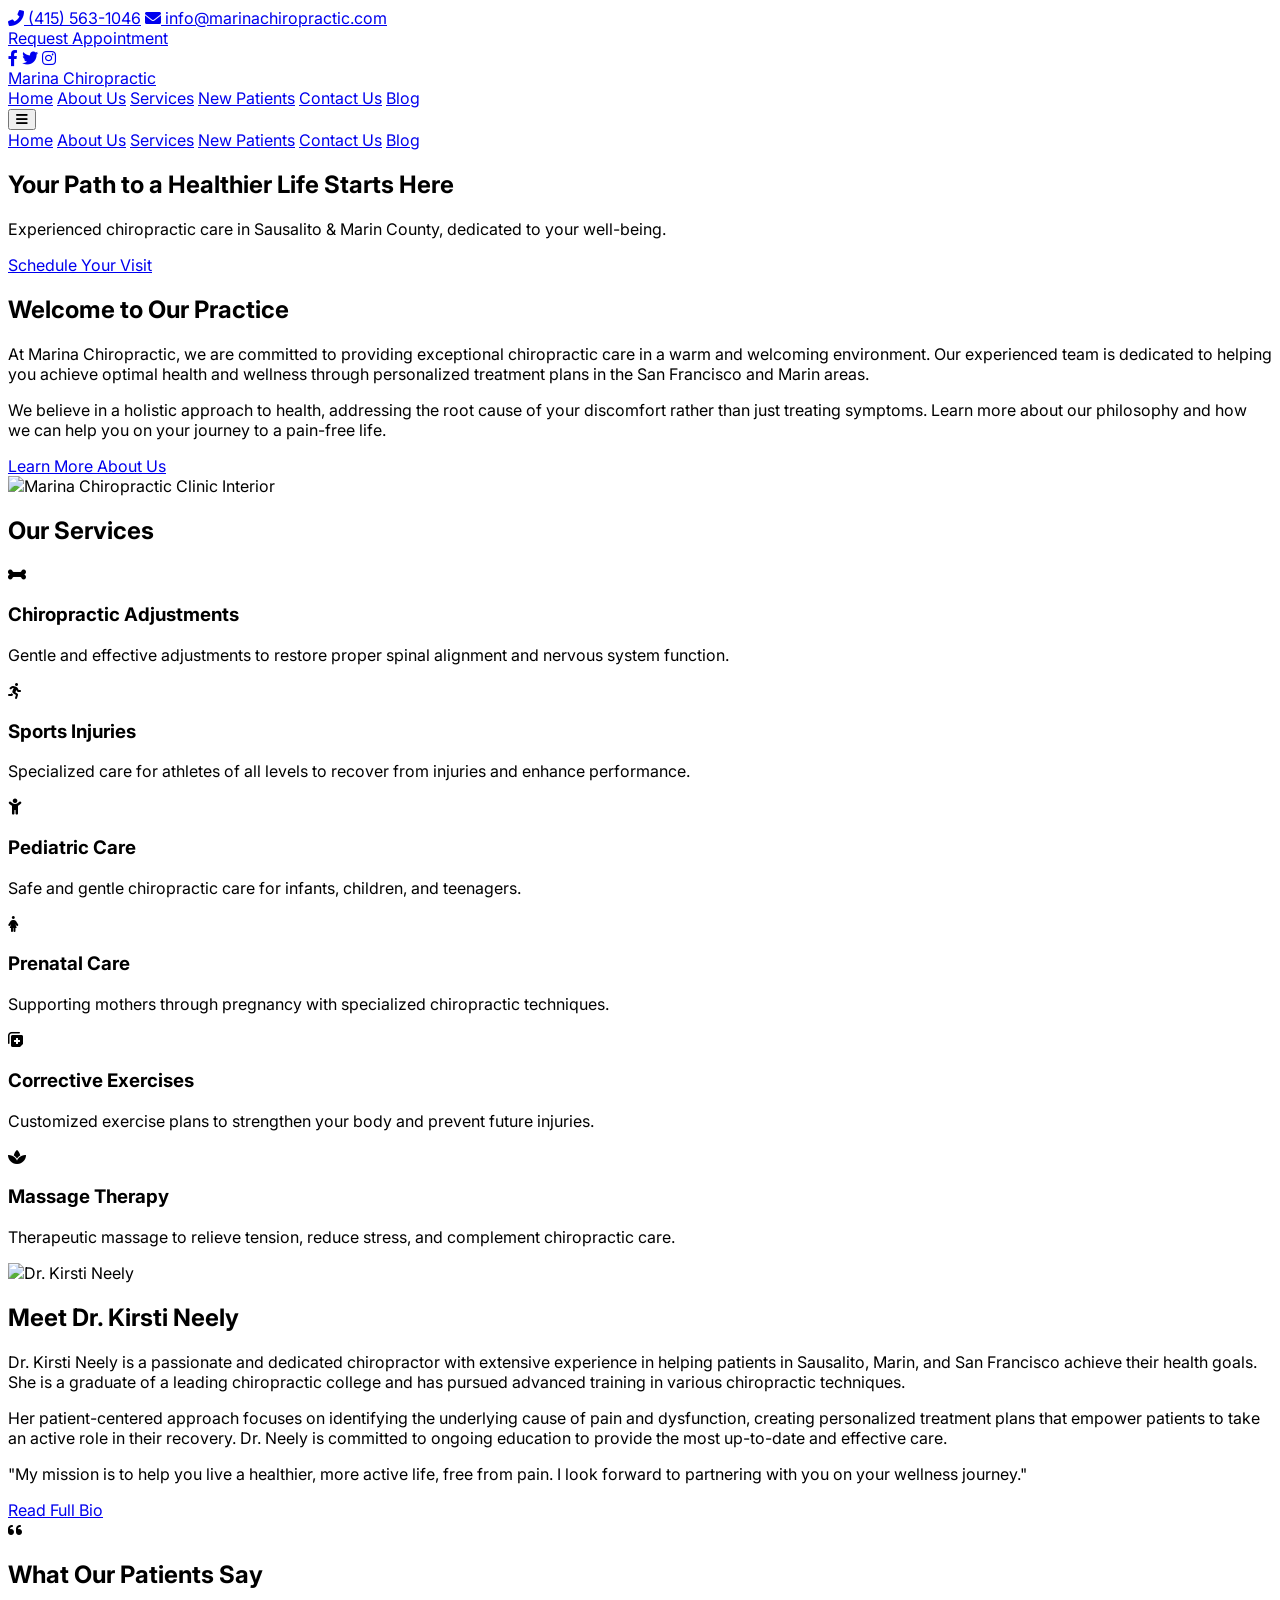
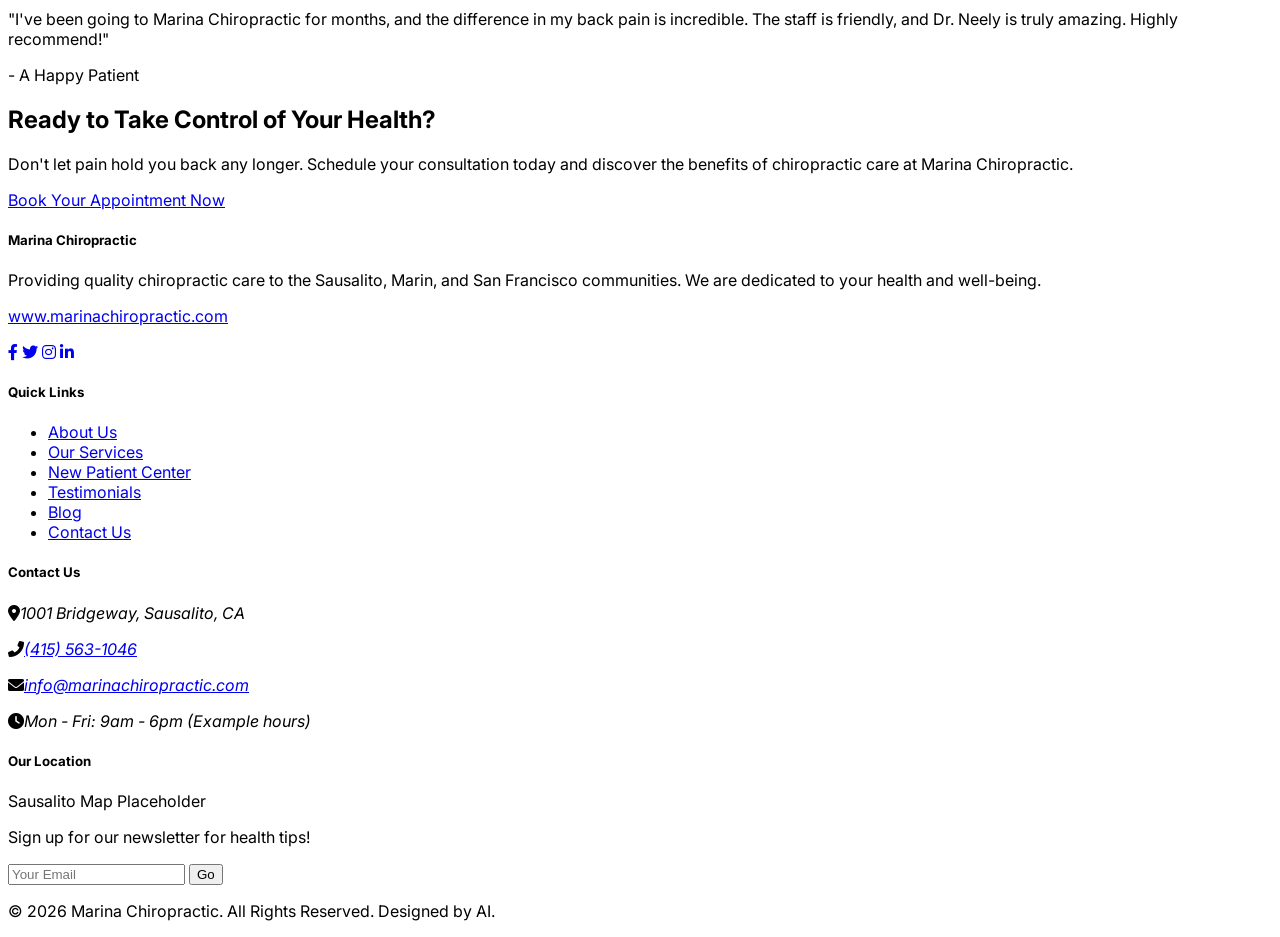
==== index.html @ 376e56ec "Add files via upload" ====
<!DOCTYPE html>
<html lang="en">
<head>
    <meta charset="UTF-8">
    <meta name="viewport" content="width=device-width, initial-scale=1.0">
    <title>Marina Chiropractic - Website Mockup</title>
    <script src="https://cdn.tailwindcss.com"></script>
    <link href="https://fonts.googleapis.com/css2?family=Inter:wght@400;500;600;700&display=swap" rel="stylesheet">
    <link rel="stylesheet" href="https://cdnjs.cloudflare.com/ajax/libs/font-awesome/6.0.0-beta3/css/all.min.css">
    <style>
        body {
            font-family: 'Inter', sans-serif;
        }
        .hero-bg {
            background-image: url('https://placehold.co/1920x1080/334155/e2e8f0?text=Marina+View+Placeholder'); /* Updated placeholder text */
            background-size: cover;
            background-position: center;
        }
        .cta-bg {
            background-image: url('https://placehold.co/1920x600/1e3a8a/e0e7ff?text=Golden+Gate+Bridge+Placeholder'); /* Updated placeholder text */
            background-size: cover;
            background-position: center;
        }
        .service-card:hover {
            transform: translateY(-5px);
            box-shadow: 0 10px 15px -3px rgba(0, 0, 0, 0.1), 0 4px 6px -2px rgba(0, 0, 0, 0.05);
        }
    </style>
</head>
<body class="bg-gray-100 text-gray-800">

    <div class="bg-slate-700 text-white py-2 px-4 md:px-8">
        <div class="container mx-auto flex flex-col md:flex-row justify-between items-center text-sm">
            <div class="flex items-center space-x-4 mb-2 md:mb-0">
                <a href="tel:415-563-1046" class="hover:text-orange-400"><i class="fas fa-phone-alt mr-1"></i> (415) 563-1046</a>
                <a href="mailto:info@marinachiropractic.com" class="hover:text-orange-400 hidden md:inline-block"><i class="fas fa-envelope mr-1"></i> info@marinachiropractic.com</a>
            </div>
            <div class="flex items-center space-x-4">
                <a href="#" class="bg-orange-500 hover:bg-orange-600 text-white font-semibold py-2 px-4 rounded-md text-xs md:text-sm transition duration-300">Request Appointment</a>
                <div class="flex space-x-2">
                    <a href="#" class="hover:text-orange-400"><i class="fab fa-facebook-f"></i></a>
                    <a href="#" class="hover:text-orange-400"><i class="fab fa-twitter"></i></a>
                    <a href="#" class="hover:text-orange-400"><i class="fab fa-instagram"></i></a>
                </div>
            </div>
        </div>
    </div>

    <header class="bg-white shadow-md sticky top-0 z-50">
        <div class="container mx-auto px-4 md:px-8 py-4 flex justify-between items-center">
            <a href="#" class="text-2xl md:text-3xl font-bold text-blue-700">
                Marina <span class="text-orange-500">Chiropractic</span>
            </a>

            <nav class="hidden md:flex space-x-4 lg:space-x-6 items-center">
                <a href="#" class="text-gray-700 hover:text-blue-600 transition duration-300">Home</a>
                <a href="#about" class="text-gray-700 hover:text-blue-600 transition duration-300">About Us</a>
                <a href="#services" class="text-gray-700 hover:text-blue-600 transition duration-300">Services</a>
                <a href="#" class="text-gray-700 hover:text-blue-600 transition duration-300">New Patients</a>
                <a href="#" class="text-gray-700 hover:text-blue-600 transition duration-300">Contact Us</a>
                <a href="#" class="text-gray-700 hover:text-blue-600 transition duration-300">Blog</a>
            </nav>

            <button id="mobileMenuButton" class="md:hidden text-gray-700 hover:text-blue-600 focus:outline-none">
                <i class="fas fa-bars text-2xl"></i>
            </button>
        </div>

        <div id="mobileMenu" class="hidden md:hidden bg-white shadow-lg">
            <a href="#" class="block py-3 px-6 text-gray-700 hover:bg-blue-50 transition duration-300">Home</a>
            <a href="#about" class="block py-3 px-6 text-gray-700 hover:bg-blue-50 transition duration-300">About Us</a>
            <a href="#services" class="block py-3 px-6 text-gray-700 hover:bg-blue-50 transition duration-300">Services</a>
            <a href="#" class="block py-3 px-6 text-gray-700 hover:bg-blue-50 transition duration-300">New Patients</a>
            <a href="#" class="block py-3 px-6 text-gray-700 hover:bg-blue-50 transition duration-300">Contact Us</a>
            <a href="#" class="block py-3 px-6 text-gray-700 hover:bg-blue-50 transition duration-300">Blog</a>
        </div>
    </header>

    <section class="hero-bg text-white py-20 md:py-32 lg:py-40">
        <div class="container mx-auto px-4 md:px-8 text-center">
            <h1 class="text-4xl sm:text-5xl md:text-6xl font-bold mb-4 md:mb-6 leading-tight">
                Your Path to a <span class="text-orange-400">Healthier Life</span> Starts Here
            </h1>
            <p class="text-lg sm:text-xl md:text-2xl mb-8 md:mb-10 max-w-2xl mx-auto">
                Experienced chiropractic care in Sausalito & Marin County, dedicated to your well-being.
            </p>
            <a href="#" class="bg-orange-500 hover:bg-orange-600 text-white font-bold py-3 px-8 md:py-4 md:px-10 rounded-lg text-lg transition duration-300 transform hover:scale-105">
                Schedule Your Visit
            </a>
        </div>
    </section>

    <section id="about" class="py-16 md:py-24 bg-white">
        <div class="container mx-auto px-4 md:px-8">
            <div class="flex flex-col md:flex-row items-center">
                <div class="md:w-1/2 mb-8 md:mb-0 md:pr-12">
                    <h2 class="text-3xl md:text-4xl font-bold text-blue-700 mb-6">Welcome to Our Practice</h2>
                    <p class="text-gray-600 mb-4 leading-relaxed">
                        At Marina Chiropractic, we are committed to providing exceptional chiropractic care in a warm and welcoming environment. Our experienced team is dedicated to helping you achieve optimal health and wellness through personalized treatment plans in the San Francisco and Marin areas.
                    </p>
                    <p class="text-gray-600 mb-6 leading-relaxed">
                        We believe in a holistic approach to health, addressing the root cause of your discomfort rather than just treating symptoms. Learn more about our philosophy and how we can help you on your journey to a pain-free life.
                    </p>
                    <a href="#" class="bg-blue-600 hover:bg-blue-700 text-white font-semibold py-3 px-6 rounded-lg transition duration-300">
                        Learn More About Us
                    </a>
                </div>
                <div class="md:w-1/2">
                    <img src="https://placehold.co/600x400/d1d5db/374151?text=Our+Sausalito+Clinic" alt="Marina Chiropractic Clinic Interior" class="rounded-lg shadow-xl w-full h-auto">
                </div>
            </div>
        </div>
    </section>

    <section id="services" class="py-16 md:py-24 bg-slate-50">
        <div class="container mx-auto px-4 md:px-8">
            <h2 class="text-3xl md:text-4xl font-bold text-blue-700 text-center mb-12 md:mb-16">Our Services</h2>
            <div class="grid grid-cols-1 sm:grid-cols-2 lg:grid-cols-3 gap-8 md:gap-12">
                <div class="bg-white p-6 md:p-8 rounded-xl shadow-lg service-card transition duration-300">
                    <div class="text-orange-500 text-4xl mb-4"><i class="fas fa-bone"></i></div>
                    <h3 class="text-xl font-semibold text-blue-700 mb-3">Chiropractic Adjustments</h3>
                    <p class="text-gray-600 text-sm leading-relaxed">
                        Gentle and effective adjustments to restore proper spinal alignment and nervous system function.
                    </p>
                </div>
                <div class="bg-white p-6 md:p-8 rounded-xl shadow-lg service-card transition duration-300">
                    <div class="text-orange-500 text-4xl mb-4"><i class="fas fa-running"></i></div>
                    <h3 class="text-xl font-semibold text-blue-700 mb-3">Sports Injuries</h3>
                    <p class="text-gray-600 text-sm leading-relaxed">
                        Specialized care for athletes of all levels to recover from injuries and enhance performance.
                    </p>
                </div>
                <div class="bg-white p-6 md:p-8 rounded-xl shadow-lg service-card transition duration-300">
                    <div class="text-orange-500 text-4xl mb-4"><i class="fas fa-child"></i></div>
                    <h3 class="text-xl font-semibold text-blue-700 mb-3">Pediatric Care</h3>
                    <p class="text-gray-600 text-sm leading-relaxed">
                        Safe and gentle chiropractic care for infants, children, and teenagers.
                    </p>
                </div>
                <div class="bg-white p-6 md:p-8 rounded-xl shadow-lg service-card transition duration-300">
                    <div class="text-orange-500 text-4xl mb-4"><i class="fas fa-female"></i></div>
                    <h3 class="text-xl font-semibold text-blue-700 mb-3">Prenatal Care</h3>
                    <p class="text-gray-600 text-sm leading-relaxed">
                        Supporting mothers through pregnancy with specialized chiropractic techniques.
                    </p>
                </div>
                <div class="bg-white p-6 md:p-8 rounded-xl shadow-lg service-card transition duration-300">
                    <div class="text-orange-500 text-4xl mb-4"><i class="fas fa-notes-medical"></i></div>
                    <h3 class="text-xl font-semibold text-blue-700 mb-3">Corrective Exercises</h3>
                    <p class="text-gray-600 text-sm leading-relaxed">
                        Customized exercise plans to strengthen your body and prevent future injuries.
                    </p>
                </div>
                <div class="bg-white p-6 md:p-8 rounded-xl shadow-lg service-card transition duration-300">
                    <div class="text-orange-500 text-4xl mb-4"><i class="fas fa-spa"></i></div>
                    <h3 class="text-xl font-semibold text-blue-700 mb-3">Massage Therapy</h3>
                    <p class="text-gray-600 text-sm leading-relaxed">
                        Therapeutic massage to relieve tension, reduce stress, and complement chiropractic care.
                    </p>
                </div>
            </div>
        </div>
    </section>

    <section class="py-16 md:py-24 bg-white">
        <div class="container mx-auto px-4 md:px-8">
            <div class="flex flex-col md:flex-row items-center">
                <div class="md:w-2/5 mb-8 md:mb-0">
                    <img src="https://placehold.co/400x500/d1d5db/374151?text=Dr.+Kirsti+Neely" alt="Dr. Kirsti Neely" class="rounded-lg shadow-xl w-full max-w-sm mx-auto h-auto">
                </div>
                <div class="md:w-3/5 md:pl-12">
                    <h2 class="text-3xl md:text-4xl font-bold text-blue-700 mb-6">Meet Dr. Kirsti Neely</h2>
                    <p class="text-gray-600 mb-4 leading-relaxed">
                        Dr. Kirsti Neely is a passionate and dedicated chiropractor with extensive experience in helping patients in Sausalito, Marin, and San Francisco achieve their health goals. She is a graduate of a leading chiropractic college and has pursued advanced training in various chiropractic techniques.
                    </p>
                    <p class="text-gray-600 mb-4 leading-relaxed">
                        Her patient-centered approach focuses on identifying the underlying cause of pain and dysfunction, creating personalized treatment plans that empower patients to take an active role in their recovery. Dr. Neely is committed to ongoing education to provide the most up-to-date and effective care.
                    </p>
                    <p class="text-gray-600 mb-6 leading-relaxed">
                        "My mission is to help you live a healthier, more active life, free from pain. I look forward to partnering with you on your wellness journey."
                    </p>
                    <a href="#" class="bg-orange-500 hover:bg-orange-600 text-white font-semibold py-3 px-6 rounded-lg transition duration-300">
                        Read Full Bio
                    </a>
                </div>
            </div>
        </div>
    </section>

    <section class="py-16 md:py-24 bg-slate-700 text-white">
        <div class="container mx-auto px-4 md:px-8 text-center">
            <i class="fas fa-quote-left text-orange-400 text-5xl mb-6"></i>
            <h2 class="text-3xl md:text-4xl font-bold mb-8">What Our Patients Say</h2>
            <div class="max-w-2xl mx-auto">
                <p class="text-xl italic mb-6 leading-relaxed">
                    "I've been going to Marina Chiropractic for months, and the difference in my back pain is incredible. The staff is friendly, and Dr. Neely is truly amazing. Highly recommend!"
                </p>
                <p class="font-semibold text-orange-400">- A Happy Patient</p> </div>
        </div>
    </section>

    <section class="cta-bg py-16 md:py-24 text-white">
        <div class="container mx-auto px-4 md:px-8 text-center bg-black bg-opacity-50 p-8 md:p-12 rounded-lg">
            <h2 class="text-3xl md:text-4xl font-bold mb-4">Ready to Take Control of Your Health?</h2>
            <p class="text-lg md:text-xl mb-8 max-w-xl mx-auto">
                Don't let pain hold you back any longer. Schedule your consultation today and discover the benefits of chiropractic care at Marina Chiropractic.
            </p>
            <a href="#" class="bg-orange-500 hover:bg-orange-600 text-white font-bold py-3 px-8 md:py-4 md:px-10 rounded-lg text-lg transition duration-300 transform hover:scale-105">
                Book Your Appointment Now
            </a>
        </div>
    </section>

    <footer class="bg-slate-800 text-slate-300 py-12 md:py-16">
        <div class="container mx-auto px-4 md:px-8">
            <div class="grid grid-cols-1 md:grid-cols-2 lg:grid-cols-4 gap-8 mb-8">
                <div>
                    <h5 class="text-lg font-semibold text-white mb-4">Marina Chiropractic</h5>
                    <p class="text-sm mb-3">Providing quality chiropractic care to the Sausalito, Marin, and San Francisco communities. We are dedicated to your health and well-being.</p>
                     <p class="text-sm mb-3"><a href="http://www.marinachiropractic.com" class="hover:text-orange-400" target="_blank">www.marinachiropractic.com</a></p>
                    <div class="flex space-x-3 mt-4">
                        <a href="#" class="text-slate-400 hover:text-orange-400 transition duration-300"><i class="fab fa-facebook-f text-xl"></i></a>
                        <a href="#" class="text-slate-400 hover:text-orange-400 transition duration-300"><i class="fab fa-twitter text-xl"></i></a>
                        <a href="#" class="text-slate-400 hover:text-orange-400 transition duration-300"><i class="fab fa-instagram text-xl"></i></a>
                        <a href="#" class="text-slate-400 hover:text-orange-400 transition duration-300"><i class="fab fa-linkedin-in text-xl"></i></a>
                    </div>
                </div>

                <div>
                    <h5 class="text-lg font-semibold text-white mb-4">Quick Links</h5>
                    <ul class="space-y-2 text-sm">
                        <li><a href="#about" class="hover:text-orange-400 transition duration-300">About Us</a></li>
                        <li><a href="#services" class="hover:text-orange-400 transition duration-300">Our Services</a></li>
                        <li><a href="#" class="hover:text-orange-400 transition duration-300">New Patient Center</a></li>
                        <li><a href="#" class="hover:text-orange-400 transition duration-300">Testimonials</a></li>
                        <li><a href="#" class="hover:text-orange-400 transition duration-300">Blog</a></li>
                        <li><a href="#" class="hover:text-orange-400 transition duration-300">Contact Us</a></li>
                    </ul>
                </div>

                <div>
                    <h5 class="text-lg font-semibold text-white mb-4">Contact Us</h5>
                    <address class="text-sm not-italic">
                        <p class="mb-2"><i class="fas fa-map-marker-alt mr-2 text-orange-400"></i>1001 Bridgeway, Sausalito, CA</p>
                        <p class="mb-2"><i class="fas fa-phone-alt mr-2 text-orange-400"></i><a href="tel:415-563-1046" class="hover:text-orange-400">(415) 563-1046</a></p>
                        <p class="mb-2"><i class="fas fa-envelope mr-2 text-orange-400"></i><a href="mailto:info@marinachiropractic.com" class="hover:text-orange-400">info@marinachiropractic.com</a></p>
                        <p><i class="fas fa-clock mr-2 text-orange-400"></i>Mon - Fri: 9am - 6pm (Example hours)</p>
                    </address>
                </div>

                <div>
                    <h5 class="text-lg font-semibold text-white mb-4">Our Location</h5>
                    <div class="bg-slate-700 h-40 rounded-md flex items-center justify-center text-slate-400 text-sm">
                        Sausalito Map Placeholder
                    </div>
                     <p class="text-sm mt-4">Sign up for our newsletter for health tips!</p>
                    <form class="mt-2 flex">
                        <input type="email" placeholder="Your Email" class="bg-slate-600 text-white px-3 py-2 rounded-l-md text-sm focus:outline-none focus:ring-2 focus:ring-orange-500 w-full">
                        <button type="submit" class="bg-orange-500 hover:bg-orange-600 text-white px-4 py-2 rounded-r-md text-sm font-semibold transition duration-300">Go</button>
                    </form>
                </div>
            </div>
            <div class="border-t border-slate-700 pt-8 text-center text-sm">
                <p>&copy; <span id="currentYear"></span> Marina Chiropractic. All Rights Reserved. Designed by AI.</p>
            </div>
        </div>
    </footer>

    <script>
        // Mobile menu toggle
        const mobileMenuButton = document.getElementById('mobileMenuButton');
        const mobileMenu = document.getElementById('mobileMenu');
        if (mobileMenuButton && mobileMenu) {
            mobileMenuButton.addEventListener('click', () => {
                mobileMenu.classList.toggle('hidden');
            });
        }

        // Set current year in footer
        const currentYearSpan = document.getElementById('currentYear');
        if (currentYearSpan) {
            currentYearSpan.textContent = new Date().getFullYear();
        }

        // Smooth scroll for navigation links
        document.querySelectorAll('a[href^="#"]').forEach(anchor => {
            anchor.addEventListener('click', function (e) {
                e.preventDefault();
                const targetId = this.getAttribute('href');
                const targetElement = document.querySelector(targetId);
                if (targetElement) {
                    targetElement.scrollIntoView({
                        behavior: 'smooth'
                    });
                    // Close mobile menu if open after clicking a link
                    if (mobileMenu && !mobileMenu.classList.contains('hidden')) { // Added null check for mobileMenu
                        mobileMenu.classList.add('hidden');
                    }
                }
            });
        });
    </script>

</body>
</html>
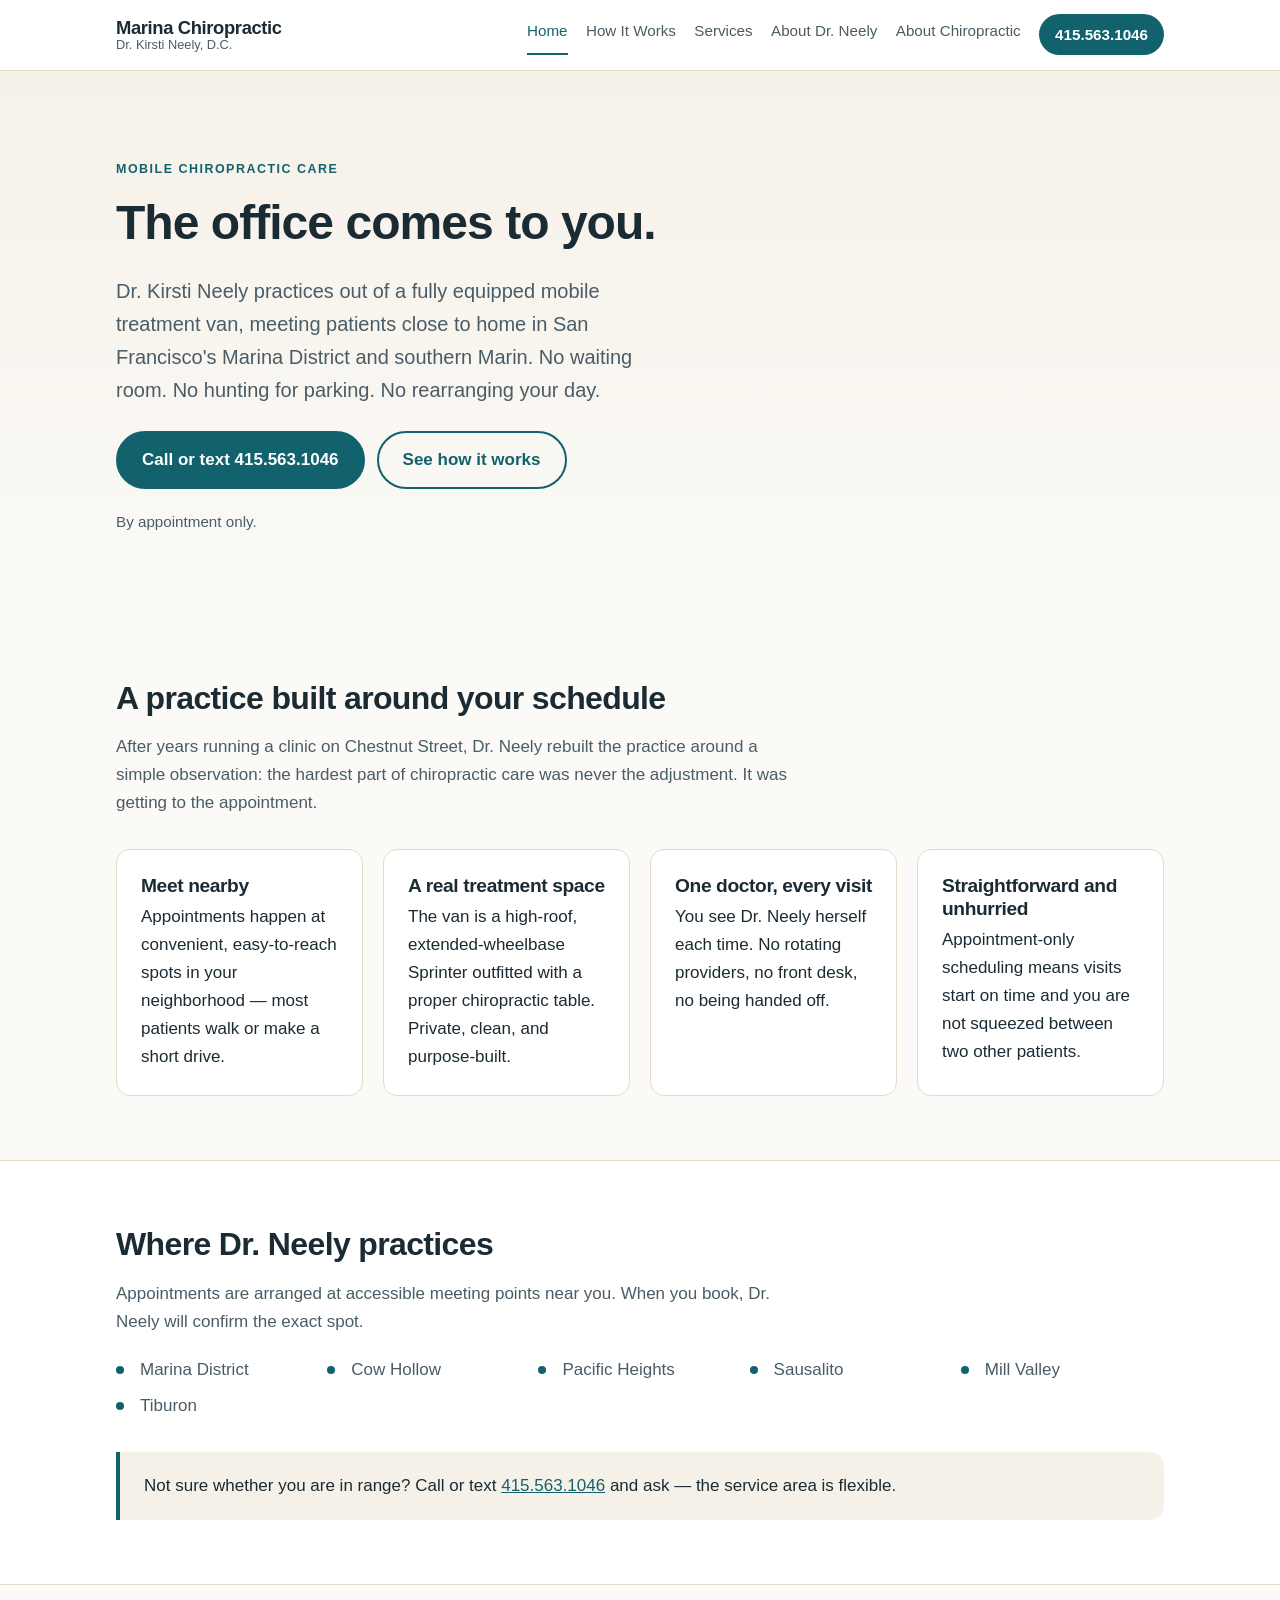
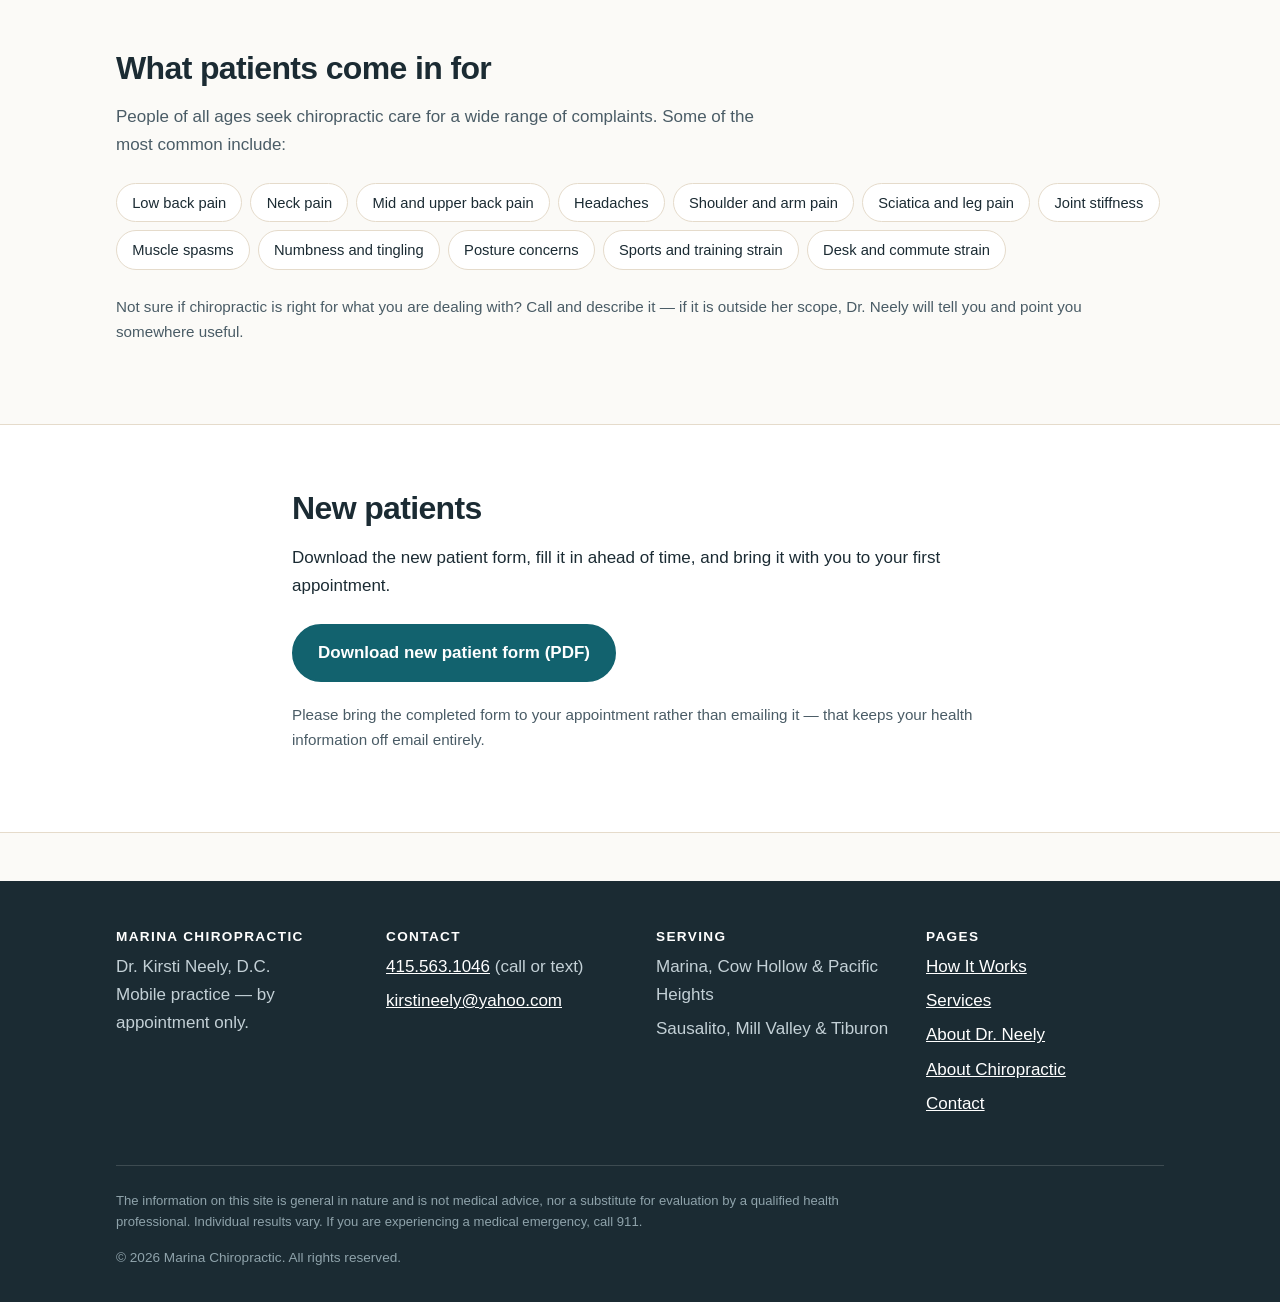
==== commit 9842a245: "Rebuild site around the mobile practice The previous Blogger site described a Chestnut Street clinic" ====
--- a/index.html
+++ b/index.html
@@ -1,305 +1,191 @@
-<!DOCTYPE html>
-<html lang="en">
-<head>
-    <meta charset="UTF-8">
-    <meta name="viewport" content="width=device-width, initial-scale=1.0">
-    <title>Marina Chiropractic - Website Mockup</title>
-    <script src="https://cdn.tailwindcss.com"></script>
-    <link href="https://fonts.googleapis.com/css2?family=Inter:wght@400;500;600;700&display=swap" rel="stylesheet">
-    <link rel="stylesheet" href="https://cdnjs.cloudflare.com/ajax/libs/font-awesome/6.0.0-beta3/css/all.min.css">
-    <style>
-        body {
-            font-family: 'Inter', sans-serif;
-        }
-        .hero-bg {
-            background-image: url('https://placehold.co/1920x1080/334155/e2e8f0?text=Marina+View+Placeholder'); /* Updated placeholder text */
-            background-size: cover;
-            background-position: center;
-        }
-        .cta-bg {
-            background-image: url('https://placehold.co/1920x600/1e3a8a/e0e7ff?text=Golden+Gate+Bridge+Placeholder'); /* Updated placeholder text */
-            background-size: cover;
-            background-position: center;
-        }
-        .service-card:hover {
-            transform: translateY(-5px);
-            box-shadow: 0 10px 15px -3px rgba(0, 0, 0, 0.1), 0 4px 6px -2px rgba(0, 0, 0, 0.05);
-        }
-    </style>
-</head>
-<body class="bg-gray-100 text-gray-800">
-
-    <div class="bg-slate-700 text-white py-2 px-4 md:px-8">
-        <div class="container mx-auto flex flex-col md:flex-row justify-between items-center text-sm">
-            <div class="flex items-center space-x-4 mb-2 md:mb-0">
-                <a href="tel:415-563-1046" class="hover:text-orange-400"><i class="fas fa-phone-alt mr-1"></i> (415) 563-1046</a>
-                <a href="mailto:info@marinachiropractic.com" class="hover:text-orange-400 hidden md:inline-block"><i class="fas fa-envelope mr-1"></i> info@marinachiropractic.com</a>
-            </div>
-            <div class="flex items-center space-x-4">
-                <a href="#" class="bg-orange-500 hover:bg-orange-600 text-white font-semibold py-2 px-4 rounded-md text-xs md:text-sm transition duration-300">Request Appointment</a>
-                <div class="flex space-x-2">
-                    <a href="#" class="hover:text-orange-400"><i class="fab fa-facebook-f"></i></a>
-                    <a href="#" class="hover:text-orange-400"><i class="fab fa-twitter"></i></a>
-                    <a href="#" class="hover:text-orange-400"><i class="fab fa-instagram"></i></a>
-                </div>
-            </div>
-        </div>
-    </div>
-
-    <header class="bg-white shadow-md sticky top-0 z-50">
-        <div class="container mx-auto px-4 md:px-8 py-4 flex justify-between items-center">
-            <a href="#" class="text-2xl md:text-3xl font-bold text-blue-700">
-                Marina <span class="text-orange-500">Chiropractic</span>
-            </a>
-
-            <nav class="hidden md:flex space-x-4 lg:space-x-6 items-center">
-                <a href="#" class="text-gray-700 hover:text-blue-600 transition duration-300">Home</a>
-                <a href="#about" class="text-gray-700 hover:text-blue-600 transition duration-300">About Us</a>
-                <a href="#services" class="text-gray-700 hover:text-blue-600 transition duration-300">Services</a>
-                <a href="#" class="text-gray-700 hover:text-blue-600 transition duration-300">New Patients</a>
-                <a href="#" class="text-gray-700 hover:text-blue-600 transition duration-300">Contact Us</a>
-                <a href="#" class="text-gray-700 hover:text-blue-600 transition duration-300">Blog</a>
-            </nav>
-
-            <button id="mobileMenuButton" class="md:hidden text-gray-700 hover:text-blue-600 focus:outline-none">
-                <i class="fas fa-bars text-2xl"></i>
-            </button>
-        </div>
-
-        <div id="mobileMenu" class="hidden md:hidden bg-white shadow-lg">
-            <a href="#" class="block py-3 px-6 text-gray-700 hover:bg-blue-50 transition duration-300">Home</a>
-            <a href="#about" class="block py-3 px-6 text-gray-700 hover:bg-blue-50 transition duration-300">About Us</a>
-            <a href="#services" class="block py-3 px-6 text-gray-700 hover:bg-blue-50 transition duration-300">Services</a>
-            <a href="#" class="block py-3 px-6 text-gray-700 hover:bg-blue-50 transition duration-300">New Patients</a>
-            <a href="#" class="block py-3 px-6 text-gray-700 hover:bg-blue-50 transition duration-300">Contact Us</a>
-            <a href="#" class="block py-3 px-6 text-gray-700 hover:bg-blue-50 transition duration-300">Blog</a>
-        </div>
-    </header>
-
-    <section class="hero-bg text-white py-20 md:py-32 lg:py-40">
-        <div class="container mx-auto px-4 md:px-8 text-center">
-            <h1 class="text-4xl sm:text-5xl md:text-6xl font-bold mb-4 md:mb-6 leading-tight">
-                Your Path to a <span class="text-orange-400">Healthier Life</span> Starts Here
-            </h1>
-            <p class="text-lg sm:text-xl md:text-2xl mb-8 md:mb-10 max-w-2xl mx-auto">
-                Experienced chiropractic care in Sausalito & Marin County, dedicated to your well-being.
-            </p>
-            <a href="#" class="bg-orange-500 hover:bg-orange-600 text-white font-bold py-3 px-8 md:py-4 md:px-10 rounded-lg text-lg transition duration-300 transform hover:scale-105">
-                Schedule Your Visit
-            </a>
-        </div>
-    </section>
-
-    <section id="about" class="py-16 md:py-24 bg-white">
-        <div class="container mx-auto px-4 md:px-8">
-            <div class="flex flex-col md:flex-row items-center">
-                <div class="md:w-1/2 mb-8 md:mb-0 md:pr-12">
-                    <h2 class="text-3xl md:text-4xl font-bold text-blue-700 mb-6">Welcome to Our Practice</h2>
-                    <p class="text-gray-600 mb-4 leading-relaxed">
-                        At Marina Chiropractic, we are committed to providing exceptional chiropractic care in a warm and welcoming environment. Our experienced team is dedicated to helping you achieve optimal health and wellness through personalized treatment plans in the San Francisco and Marin areas.
-                    </p>
-                    <p class="text-gray-600 mb-6 leading-relaxed">
-                        We believe in a holistic approach to health, addressing the root cause of your discomfort rather than just treating symptoms. Learn more about our philosophy and how we can help you on your journey to a pain-free life.
-                    </p>
-                    <a href="#" class="bg-blue-600 hover:bg-blue-700 text-white font-semibold py-3 px-6 rounded-lg transition duration-300">
-                        Learn More About Us
-                    </a>
-                </div>
-                <div class="md:w-1/2">
-                    <img src="https://placehold.co/600x400/d1d5db/374151?text=Our+Sausalito+Clinic" alt="Marina Chiropractic Clinic Interior" class="rounded-lg shadow-xl w-full h-auto">
-                </div>
-            </div>
-        </div>
-    </section>
-
-    <section id="services" class="py-16 md:py-24 bg-slate-50">
-        <div class="container mx-auto px-4 md:px-8">
-            <h2 class="text-3xl md:text-4xl font-bold text-blue-700 text-center mb-12 md:mb-16">Our Services</h2>
-            <div class="grid grid-cols-1 sm:grid-cols-2 lg:grid-cols-3 gap-8 md:gap-12">
-                <div class="bg-white p-6 md:p-8 rounded-xl shadow-lg service-card transition duration-300">
-                    <div class="text-orange-500 text-4xl mb-4"><i class="fas fa-bone"></i></div>
-                    <h3 class="text-xl font-semibold text-blue-700 mb-3">Chiropractic Adjustments</h3>
-                    <p class="text-gray-600 text-sm leading-relaxed">
-                        Gentle and effective adjustments to restore proper spinal alignment and nervous system function.
-                    </p>
-                </div>
-                <div class="bg-white p-6 md:p-8 rounded-xl shadow-lg service-card transition duration-300">
-                    <div class="text-orange-500 text-4xl mb-4"><i class="fas fa-running"></i></div>
-                    <h3 class="text-xl font-semibold text-blue-700 mb-3">Sports Injuries</h3>
-                    <p class="text-gray-600 text-sm leading-relaxed">
-                        Specialized care for athletes of all levels to recover from injuries and enhance performance.
-                    </p>
-                </div>
-                <div class="bg-white p-6 md:p-8 rounded-xl shadow-lg service-card transition duration-300">
-                    <div class="text-orange-500 text-4xl mb-4"><i class="fas fa-child"></i></div>
-                    <h3 class="text-xl font-semibold text-blue-700 mb-3">Pediatric Care</h3>
-                    <p class="text-gray-600 text-sm leading-relaxed">
-                        Safe and gentle chiropractic care for infants, children, and teenagers.
-                    </p>
-                </div>
-                <div class="bg-white p-6 md:p-8 rounded-xl shadow-lg service-card transition duration-300">
-                    <div class="text-orange-500 text-4xl mb-4"><i class="fas fa-female"></i></div>
-                    <h3 class="text-xl font-semibold text-blue-700 mb-3">Prenatal Care</h3>
-                    <p class="text-gray-600 text-sm leading-relaxed">
-                        Supporting mothers through pregnancy with specialized chiropractic techniques.
-                    </p>
-                </div>
-                <div class="bg-white p-6 md:p-8 rounded-xl shadow-lg service-card transition duration-300">
-                    <div class="text-orange-500 text-4xl mb-4"><i class="fas fa-notes-medical"></i></div>
-                    <h3 class="text-xl font-semibold text-blue-700 mb-3">Corrective Exercises</h3>
-                    <p class="text-gray-600 text-sm leading-relaxed">
-                        Customized exercise plans to strengthen your body and prevent future injuries.
-                    </p>
-                </div>
-                <div class="bg-white p-6 md:p-8 rounded-xl shadow-lg service-card transition duration-300">
-                    <div class="text-orange-500 text-4xl mb-4"><i class="fas fa-spa"></i></div>
-                    <h3 class="text-xl font-semibold text-blue-700 mb-3">Massage Therapy</h3>
-                    <p class="text-gray-600 text-sm leading-relaxed">
-                        Therapeutic massage to relieve tension, reduce stress, and complement chiropractic care.
-                    </p>
-                </div>
-            </div>
-        </div>
-    </section>
-
-    <section class="py-16 md:py-24 bg-white">
-        <div class="container mx-auto px-4 md:px-8">
-            <div class="flex flex-col md:flex-row items-center">
-                <div class="md:w-2/5 mb-8 md:mb-0">
-                    <img src="https://placehold.co/400x500/d1d5db/374151?text=Dr.+Kirsti+Neely" alt="Dr. Kirsti Neely" class="rounded-lg shadow-xl w-full max-w-sm mx-auto h-auto">
-                </div>
-                <div class="md:w-3/5 md:pl-12">
-                    <h2 class="text-3xl md:text-4xl font-bold text-blue-700 mb-6">Meet Dr. Kirsti Neely</h2>
-                    <p class="text-gray-600 mb-4 leading-relaxed">
-                        Dr. Kirsti Neely is a passionate and dedicated chiropractor with extensive experience in helping patients in Sausalito, Marin, and San Francisco achieve their health goals. She is a graduate of a leading chiropractic college and has pursued advanced training in various chiropractic techniques.
-                    </p>
-                    <p class="text-gray-600 mb-4 leading-relaxed">
-                        Her patient-centered approach focuses on identifying the underlying cause of pain and dysfunction, creating personalized treatment plans that empower patients to take an active role in their recovery. Dr. Neely is committed to ongoing education to provide the most up-to-date and effective care.
-                    </p>
-                    <p class="text-gray-600 mb-6 leading-relaxed">
-                        "My mission is to help you live a healthier, more active life, free from pain. I look forward to partnering with you on your wellness journey."
-                    </p>
-                    <a href="#" class="bg-orange-500 hover:bg-orange-600 text-white font-semibold py-3 px-6 rounded-lg transition duration-300">
-                        Read Full Bio
-                    </a>
-                </div>
-            </div>
-        </div>
-    </section>
-
-    <section class="py-16 md:py-24 bg-slate-700 text-white">
-        <div class="container mx-auto px-4 md:px-8 text-center">
-            <i class="fas fa-quote-left text-orange-400 text-5xl mb-6"></i>
-            <h2 class="text-3xl md:text-4xl font-bold mb-8">What Our Patients Say</h2>
-            <div class="max-w-2xl mx-auto">
-                <p class="text-xl italic mb-6 leading-relaxed">
-                    "I've been going to Marina Chiropractic for months, and the difference in my back pain is incredible. The staff is friendly, and Dr. Neely is truly amazing. Highly recommend!"
-                </p>
-                <p class="font-semibold text-orange-400">- A Happy Patient</p> </div>
-        </div>
-    </section>
-
-    <section class="cta-bg py-16 md:py-24 text-white">
-        <div class="container mx-auto px-4 md:px-8 text-center bg-black bg-opacity-50 p-8 md:p-12 rounded-lg">
-            <h2 class="text-3xl md:text-4xl font-bold mb-4">Ready to Take Control of Your Health?</h2>
-            <p class="text-lg md:text-xl mb-8 max-w-xl mx-auto">
-                Don't let pain hold you back any longer. Schedule your consultation today and discover the benefits of chiropractic care at Marina Chiropractic.
-            </p>
-            <a href="#" class="bg-orange-500 hover:bg-orange-600 text-white font-bold py-3 px-8 md:py-4 md:px-10 rounded-lg text-lg transition duration-300 transform hover:scale-105">
-                Book Your Appointment Now
-            </a>
-        </div>
-    </section>
-
-    <footer class="bg-slate-800 text-slate-300 py-12 md:py-16">
-        <div class="container mx-auto px-4 md:px-8">
-            <div class="grid grid-cols-1 md:grid-cols-2 lg:grid-cols-4 gap-8 mb-8">
-                <div>
-                    <h5 class="text-lg font-semibold text-white mb-4">Marina Chiropractic</h5>
-                    <p class="text-sm mb-3">Providing quality chiropractic care to the Sausalito, Marin, and San Francisco communities. We are dedicated to your health and well-being.</p>
-                     <p class="text-sm mb-3"><a href="http://www.marinachiropractic.com" class="hover:text-orange-400" target="_blank">www.marinachiropractic.com</a></p>
-                    <div class="flex space-x-3 mt-4">
-                        <a href="#" class="text-slate-400 hover:text-orange-400 transition duration-300"><i class="fab fa-facebook-f text-xl"></i></a>
-                        <a href="#" class="text-slate-400 hover:text-orange-400 transition duration-300"><i class="fab fa-twitter text-xl"></i></a>
-                        <a href="#" class="text-slate-400 hover:text-orange-400 transition duration-300"><i class="fab fa-instagram text-xl"></i></a>
-                        <a href="#" class="text-slate-400 hover:text-orange-400 transition duration-300"><i class="fab fa-linkedin-in text-xl"></i></a>
-                    </div>
-                </div>
-
-                <div>
-                    <h5 class="text-lg font-semibold text-white mb-4">Quick Links</h5>
-                    <ul class="space-y-2 text-sm">
-                        <li><a href="#about" class="hover:text-orange-400 transition duration-300">About Us</a></li>
-                        <li><a href="#services" class="hover:text-orange-400 transition duration-300">Our Services</a></li>
-                        <li><a href="#" class="hover:text-orange-400 transition duration-300">New Patient Center</a></li>
-                        <li><a href="#" class="hover:text-orange-400 transition duration-300">Testimonials</a></li>
-                        <li><a href="#" class="hover:text-orange-400 transition duration-300">Blog</a></li>
-                        <li><a href="#" class="hover:text-orange-400 transition duration-300">Contact Us</a></li>
-                    </ul>
-                </div>
-
-                <div>
-                    <h5 class="text-lg font-semibold text-white mb-4">Contact Us</h5>
-                    <address class="text-sm not-italic">
-                        <p class="mb-2"><i class="fas fa-map-marker-alt mr-2 text-orange-400"></i>1001 Bridgeway, Sausalito, CA</p>
-                        <p class="mb-2"><i class="fas fa-phone-alt mr-2 text-orange-400"></i><a href="tel:415-563-1046" class="hover:text-orange-400">(415) 563-1046</a></p>
-                        <p class="mb-2"><i class="fas fa-envelope mr-2 text-orange-400"></i><a href="mailto:info@marinachiropractic.com" class="hover:text-orange-400">info@marinachiropractic.com</a></p>
-                        <p><i class="fas fa-clock mr-2 text-orange-400"></i>Mon - Fri: 9am - 6pm (Example hours)</p>
-                    </address>
-                </div>
-
-                <div>
-                    <h5 class="text-lg font-semibold text-white mb-4">Our Location</h5>
-                    <div class="bg-slate-700 h-40 rounded-md flex items-center justify-center text-slate-400 text-sm">
-                        Sausalito Map Placeholder
-                    </div>
-                     <p class="text-sm mt-4">Sign up for our newsletter for health tips!</p>
-                    <form class="mt-2 flex">
-                        <input type="email" placeholder="Your Email" class="bg-slate-600 text-white px-3 py-2 rounded-l-md text-sm focus:outline-none focus:ring-2 focus:ring-orange-500 w-full">
-                        <button type="submit" class="bg-orange-500 hover:bg-orange-600 text-white px-4 py-2 rounded-r-md text-sm font-semibold transition duration-300">Go</button>
-                    </form>
-                </div>
-            </div>
-            <div class="border-t border-slate-700 pt-8 text-center text-sm">
-                <p>&copy; <span id="currentYear"></span> Marina Chiropractic. All Rights Reserved. Designed by AI.</p>
-            </div>
-        </div>
-    </footer>
-
-    <script>
-        // Mobile menu toggle
-        const mobileMenuButton = document.getElementById('mobileMenuButton');
-        const mobileMenu = document.getElementById('mobileMenu');
-        if (mobileMenuButton && mobileMenu) {
-            mobileMenuButton.addEventListener('click', () => {
-                mobileMenu.classList.toggle('hidden');
-            });
-        }
-
-        // Set current year in footer
-        const currentYearSpan = document.getElementById('currentYear');
-        if (currentYearSpan) {
-            currentYearSpan.textContent = new Date().getFullYear();
-        }
-
-        // Smooth scroll for navigation links
-        document.querySelectorAll('a[href^="#"]').forEach(anchor => {
-            anchor.addEventListener('click', function (e) {
-                e.preventDefault();
-                const targetId = this.getAttribute('href');
-                const targetElement = document.querySelector(targetId);
-                if (targetElement) {
-                    targetElement.scrollIntoView({
-                        behavior: 'smooth'
-                    });
-                    // Close mobile menu if open after clicking a link
-                    if (mobileMenu && !mobileMenu.classList.contains('hidden')) { // Added null check for mobileMenu
-                        mobileMenu.classList.add('hidden');
-                    }
-                }
-            });
-        });
-    </script>
-
-</body>
-</html>
+<!DOCTYPE html>
+<html lang="en">
+<head>
+<meta charset="UTF-8">
+<meta name="viewport" content="width=device-width, initial-scale=1">
+<title>Marina Chiropractic | Mobile Chiropractor &mdash; San Francisco Marina &amp; Southern Marin</title>
+<meta name="description" content="Dr. Kirsti Neely brings the chiropractic office to you. A fully equipped mobile practice serving San Francisco's Marina District and southern Marin. Call or text 415.563.1046.">
+<link rel="canonical" href="https://marinachiropractic.com/">
+<link rel="stylesheet" href="styles.css">
+
+<!-- Service-area business: no street address is published, by design.
+     The practice is mobile and has no clinic patients can visit. -->
+<script type="application/ld+json">
+{
+  "@context": "https://schema.org",
+  "@type": "Chiropractic",
+  "name": "Marina Chiropractic",
+  "description": "Mobile chiropractic care serving San Francisco's Marina District and southern Marin County.",
+  "url": "https://marinachiropractic.com/",
+  "telephone": "+1-415-563-1046",
+  "email": "kirstineely@yahoo.com",
+  "priceRange": "$$",
+  "founder": {
+    "@type": "Person",
+    "name": "Dr. Kirsti Neely",
+    "jobTitle": "Doctor of Chiropractic",
+    "alumniOf": ["Palmer College of Chiropractic", "Lakehead University"]
+  },
+  "areaServed": [
+    { "@type": "Place", "name": "Marina District, San Francisco, CA" },
+    { "@type": "Place", "name": "Cow Hollow, San Francisco, CA" },
+    { "@type": "Place", "name": "Pacific Heights, San Francisco, CA" },
+    { "@type": "Place", "name": "Sausalito, CA" },
+    { "@type": "Place", "name": "Mill Valley, CA" },
+    { "@type": "Place", "name": "Tiburon, CA" }
+  ]
+}
+</script>
+</head>
+<body>
+<a class="skip" href="#main">Skip to content</a>
+
+<header class="site-header">
+  <div class="wrap header-inner">
+    <a class="brand" href="index.html">Marina Chiropractic<span>Dr. Kirsti Neely, D.C.</span></a>
+    <nav class="site-nav" aria-label="Main">
+      <a href="index.html" aria-current="page">Home</a>
+      <a href="how-it-works.html">How It Works</a>
+      <a href="services.html">Services</a>
+      <a href="bio.html">About Dr. Neely</a>
+      <a href="about-chiropractic.html">About Chiropractic</a>
+      <a class="header-cta" href="tel:+14155631046">415.563.1046</a>
+    </nav>
+  </div>
+</header>
+
+<main id="main">
+
+<div class="hero">
+  <div class="wrap">
+    <p class="eyebrow">Mobile chiropractic care</p>
+    <h1>The office comes to you.</h1>
+    <p class="lead">Dr. Kirsti Neely practices out of a fully equipped mobile treatment van, meeting patients close to home in San Francisco's Marina District and southern Marin. No waiting room. No hunting for parking. No rearranging your day.</p>
+    <div class="btn-row">
+      <a class="btn btn-primary" href="tel:+14155631046">Call or text 415.563.1046</a>
+      <a class="btn btn-secondary" href="how-it-works.html">See how it works</a>
+    </div>
+    <p style="margin-top:1.25rem;font-size:0.95rem;color:var(--ink-soft)">By appointment only.</p>
+  </div>
+</div>
+
+<section>
+  <div class="wrap">
+    <h2>A practice built around your schedule</h2>
+    <p class="section-intro">After years running a clinic on Chestnut Street, Dr. Neely rebuilt the practice around a simple observation: the hardest part of chiropractic care was never the adjustment. It was getting to the appointment.</p>
+    <div class="grid">
+      <div class="card">
+        <h3>Meet nearby</h3>
+        <p>Appointments happen at convenient, easy-to-reach spots in your neighborhood &mdash; most patients walk or make a short drive.</p>
+      </div>
+      <div class="card">
+        <h3>A real treatment space</h3>
+        <p>The van is a high-roof, extended-wheelbase Sprinter outfitted with a proper chiropractic table. Private, clean, and purpose-built.</p>
+      </div>
+      <div class="card">
+        <h3>One doctor, every visit</h3>
+        <p>You see Dr. Neely herself each time. No rotating providers, no front desk, no being handed off.</p>
+      </div>
+      <div class="card">
+        <h3>Straightforward and unhurried</h3>
+        <p>Appointment-only scheduling means visits start on time and you are not squeezed between two other patients.</p>
+      </div>
+    </div>
+  </div>
+</section>
+
+<section class="alt">
+  <div class="wrap">
+    <h2>Where Dr. Neely practices</h2>
+    <p class="section-intro">Appointments are arranged at accessible meeting points near you. When you book, Dr. Neely will confirm the exact spot.</p>
+    <ul class="area-list">
+      <li>Marina District</li>
+      <li>Cow Hollow</li>
+      <li>Pacific Heights</li>
+      <li>Sausalito</li>
+      <li>Mill Valley</li>
+      <li>Tiburon</li>
+    </ul>
+    <!-- CONTENT: service area also listed in the JSON-LD above, in contact.html, and in the footer of every page. See content.md. -->
+    <div class="callout">
+      <p>Not sure whether you are in range? Call or text <a href="tel:+14155631046">415.563.1046</a> and ask &mdash; the service area is flexible.</p>
+    </div>
+  </div>
+</section>
+
+<section>
+  <div class="wrap">
+    <h2>What patients come in for</h2>
+    <p class="section-intro">People of all ages seek chiropractic care for a wide range of complaints. Some of the most common include:</p>
+    <ul class="pill-list">
+      <li>Low back pain</li>
+      <li>Neck pain</li>
+      <li>Mid and upper back pain</li>
+      <li>Headaches</li>
+      <li>Shoulder and arm pain</li>
+      <li>Sciatica and leg pain</li>
+      <li>Joint stiffness</li>
+      <li>Muscle spasms</li>
+      <li>Numbness and tingling</li>
+      <li>Posture concerns</li>
+      <li>Sports and training strain</li>
+      <li>Desk and commute strain</li>
+    </ul>
+    <p style="margin-top:1.5rem;color:var(--ink-soft);font-size:0.95rem">Not sure if chiropractic is right for what you are dealing with? Call and describe it &mdash; if it is outside her scope, Dr. Neely will tell you and point you somewhere useful.</p>
+  </div>
+</section>
+
+<section class="alt">
+  <div class="wrap narrow">
+    <h2>New patients</h2>
+    <p>Download the new patient form, fill it in ahead of time, and bring it with you to your first appointment.</p>
+    <div class="btn-row">
+      <a class="btn btn-primary" href="forms/new-patient-intake.pdf">Download new patient form (PDF)</a>
+    </div>
+    <p style="margin-top:1.25rem;font-size:0.95rem;color:var(--ink-soft)">Please bring the completed form to your appointment rather than emailing it &mdash; that keeps your health information off email entirely.</p>
+  </div>
+</section>
+
+</main>
+
+<footer class="site-footer">
+  <div class="wrap">
+    <div class="footer-grid">
+      <div>
+        <h3>Marina Chiropractic</h3>
+        <p style="margin:0">Dr. Kirsti Neely, D.C.<br>Mobile practice &mdash; by appointment only.</p>
+      </div>
+      <div>
+        <h3>Contact</h3>
+        <ul>
+          <li><a href="tel:+14155631046">415.563.1046</a> (call or text)</li>
+          <li><a href="mailto:kirstineely@yahoo.com">kirstineely@yahoo.com</a></li>
+        </ul>
+      </div>
+      <div>
+        <h3>Serving</h3>
+        <ul>
+          <li>Marina, Cow Hollow &amp; Pacific Heights</li>
+          <li>Sausalito, Mill Valley &amp; Tiburon</li>
+        </ul>
+      </div>
+      <div>
+        <h3>Pages</h3>
+        <ul>
+          <li><a href="how-it-works.html">How It Works</a></li>
+          <li><a href="services.html">Services</a></li>
+          <li><a href="bio.html">About Dr. Neely</a></li>
+          <li><a href="about-chiropractic.html">About Chiropractic</a></li>
+          <li><a href="contact.html">Contact</a></li>
+        </ul>
+      </div>
+    </div>
+    <div class="footer-bottom">
+      <p class="disclaimer">The information on this site is general in nature and is not medical advice, nor a substitute for evaluation by a qualified health professional. Individual results vary. If you are experiencing a medical emergency, call 911.</p>
+      <p style="margin:0">&copy; 2026 Marina Chiropractic. All rights reserved.</p>
+    </div>
+  </div>
+</footer>
+
+</body>
+</html>
--- a/styles.css
+++ b/styles.css
@@ -0,0 +1,493 @@
+:root {
+  --ink: #1b2b33;
+  --ink-soft: #4a5c66;
+  --teal: #12626e;
+  --teal-dark: #0d4b55;
+  --sand: #f6f1e8;
+  --sand-line: #e5dbcb;
+  --paper: #ffffff;
+  --shell: #fbfaf7;
+  --max: 68rem;
+  --radius: 14px;
+}
+
+*,
+*::before,
+*::after {
+  box-sizing: border-box;
+}
+
+html {
+  scroll-behavior: smooth;
+}
+
+body {
+  margin: 0;
+  background: var(--shell);
+  color: var(--ink);
+  font-family: -apple-system, BlinkMacSystemFont, "Segoe UI", Roboto, Helvetica,
+    Arial, sans-serif;
+  font-size: 1.0625rem;
+  line-height: 1.65;
+  -webkit-font-smoothing: antialiased;
+}
+
+h1,
+h2,
+h3 {
+  line-height: 1.2;
+  letter-spacing: -0.02em;
+  margin: 0 0 0.5em;
+}
+
+h1 {
+  font-size: clamp(2rem, 5vw, 3rem);
+}
+
+h2 {
+  font-size: clamp(1.5rem, 3.5vw, 2rem);
+}
+
+h3 {
+  font-size: 1.2rem;
+}
+
+p {
+  margin: 0 0 1.1em;
+}
+
+a {
+  color: var(--teal);
+}
+
+.wrap {
+  max-width: var(--max);
+  margin: 0 auto;
+  padding: 0 1.25rem;
+}
+
+.narrow {
+  max-width: 46rem;
+}
+
+/* Skip link for keyboard and screen reader users */
+.skip {
+  position: absolute;
+  left: -9999px;
+  background: var(--teal);
+  color: #fff;
+  padding: 0.75rem 1rem;
+  z-index: 100;
+}
+
+.skip:focus {
+  left: 1rem;
+  top: 1rem;
+}
+
+/* ---------- Header ---------- */
+
+.site-header {
+  background: var(--paper);
+  border-bottom: 1px solid var(--sand-line);
+  position: sticky;
+  top: 0;
+  z-index: 50;
+}
+
+.header-inner {
+  display: flex;
+  flex-wrap: wrap;
+  align-items: center;
+  gap: 0.75rem 1.5rem;
+  padding-top: 0.9rem;
+  padding-bottom: 0.9rem;
+}
+
+.brand {
+  font-weight: 700;
+  font-size: 1.15rem;
+  color: var(--ink);
+  text-decoration: none;
+  letter-spacing: -0.02em;
+  line-height: 1.15;
+}
+
+.brand span {
+  display: block;
+  font-weight: 400;
+  font-size: 0.8rem;
+  color: var(--ink-soft);
+  letter-spacing: 0;
+}
+
+.site-nav {
+  display: flex;
+  flex-wrap: wrap;
+  gap: 0.25rem 1.15rem;
+  margin-left: auto;
+}
+
+.site-nav a {
+  color: var(--ink-soft);
+  text-decoration: none;
+  font-size: 0.95rem;
+  padding: 0.2rem 0;
+  border-bottom: 2px solid transparent;
+}
+
+.site-nav a:hover,
+.site-nav a[aria-current="page"] {
+  color: var(--teal);
+  border-bottom-color: var(--teal);
+}
+
+.header-cta {
+  background: var(--teal);
+  color: #fff !important;
+  padding: 0.5rem 1rem !important;
+  border-radius: 999px;
+  font-weight: 600;
+  border-bottom: none !important;
+}
+
+.header-cta:hover {
+  background: var(--teal-dark);
+}
+
+/* ---------- Hero ---------- */
+
+.hero {
+  background: linear-gradient(180deg, var(--sand) 0%, var(--shell) 100%);
+  padding: clamp(3rem, 8vw, 5.5rem) 0 clamp(2.5rem, 6vw, 4rem);
+}
+
+.hero .eyebrow {
+  text-transform: uppercase;
+  letter-spacing: 0.12em;
+  font-size: 0.78rem;
+  font-weight: 700;
+  color: var(--teal);
+  margin-bottom: 0.9rem;
+}
+
+.hero p.lead {
+  font-size: clamp(1.05rem, 2.2vw, 1.25rem);
+  color: var(--ink-soft);
+  max-width: 34rem;
+}
+
+/* ---------- Buttons ---------- */
+
+.btn-row {
+  display: flex;
+  flex-wrap: wrap;
+  gap: 0.75rem;
+  margin-top: 1.5rem;
+}
+
+.btn {
+  display: inline-block;
+  padding: 0.8rem 1.5rem;
+  border-radius: 999px;
+  text-decoration: none;
+  font-weight: 600;
+  border: 2px solid var(--teal);
+}
+
+.btn-primary {
+  background: var(--teal);
+  color: #fff;
+}
+
+.btn-primary:hover {
+  background: var(--teal-dark);
+  border-color: var(--teal-dark);
+}
+
+.btn-secondary {
+  background: transparent;
+  color: var(--teal);
+}
+
+.btn-secondary:hover {
+  background: var(--sand);
+}
+
+/* ---------- Sections ---------- */
+
+section {
+  padding: clamp(2.5rem, 6vw, 4rem) 0;
+}
+
+section.alt {
+  background: var(--paper);
+  border-top: 1px solid var(--sand-line);
+  border-bottom: 1px solid var(--sand-line);
+}
+
+.section-intro {
+  max-width: 42rem;
+  color: var(--ink-soft);
+}
+
+/* ---------- Cards ---------- */
+
+.grid {
+  display: grid;
+  gap: 1.25rem;
+  grid-template-columns: repeat(auto-fit, minmax(15rem, 1fr));
+  margin-top: 2rem;
+}
+
+.card {
+  background: var(--paper);
+  border: 1px solid var(--sand-line);
+  border-radius: var(--radius);
+  padding: 1.5rem;
+}
+
+section.alt .card {
+  background: var(--shell);
+}
+
+.card h3 {
+  margin-bottom: 0.35rem;
+}
+
+.card p:last-child {
+  margin-bottom: 0;
+}
+
+/* ---------- Numbered steps ---------- */
+
+.steps {
+  counter-reset: step;
+  list-style: none;
+  padding: 0;
+  margin: 2rem 0 0;
+  display: grid;
+  gap: 1.25rem;
+}
+
+.steps li {
+  counter-increment: step;
+  position: relative;
+  padding-left: 3.25rem;
+}
+
+.steps li::before {
+  content: counter(step);
+  position: absolute;
+  left: 0;
+  top: 0;
+  width: 2.25rem;
+  height: 2.25rem;
+  border-radius: 50%;
+  background: var(--teal);
+  color: #fff;
+  font-weight: 700;
+  display: grid;
+  place-items: center;
+}
+
+.steps h3 {
+  margin-bottom: 0.2rem;
+}
+
+.steps p {
+  margin-bottom: 0;
+  color: var(--ink-soft);
+}
+
+/* ---------- Conditions list ---------- */
+
+.pill-list {
+  list-style: none;
+  padding: 0;
+  margin: 1.5rem 0 0;
+  display: flex;
+  flex-wrap: wrap;
+  gap: 0.5rem;
+}
+
+.pill-list li {
+  background: var(--paper);
+  border: 1px solid var(--sand-line);
+  border-radius: 999px;
+  padding: 0.4rem 0.95rem;
+  font-size: 0.92rem;
+}
+
+section.alt .pill-list li {
+  background: var(--shell);
+}
+
+/* ---------- Service area ---------- */
+
+.area-list {
+  list-style: none;
+  padding: 0;
+  margin: 1.25rem 0 0;
+  display: grid;
+  gap: 0.5rem;
+  grid-template-columns: repeat(auto-fit, minmax(11rem, 1fr));
+}
+
+.area-list li {
+  padding-left: 1.5rem;
+  position: relative;
+  color: var(--ink-soft);
+}
+
+.area-list li::before {
+  content: "";
+  position: absolute;
+  left: 0;
+  top: 0.62em;
+  width: 0.5rem;
+  height: 0.5rem;
+  border-radius: 50%;
+  background: var(--teal);
+}
+
+/* ---------- Contact block ---------- */
+
+.contact-block {
+  background: var(--paper);
+  border: 1px solid var(--sand-line);
+  border-radius: var(--radius);
+  padding: 1.75rem;
+  margin-top: 1.5rem;
+}
+
+.contact-block dl {
+  margin: 0;
+  display: grid;
+  gap: 1rem;
+}
+
+.contact-block dt {
+  font-weight: 700;
+  font-size: 0.82rem;
+  text-transform: uppercase;
+  letter-spacing: 0.08em;
+  color: var(--ink-soft);
+}
+
+.contact-block dd {
+  margin: 0.15rem 0 0;
+  font-size: 1.1rem;
+}
+
+/* ---------- Images ---------- */
+
+figure {
+  margin: 2rem 0 0;
+}
+
+figure img {
+  width: 100%;
+  height: auto;
+  border-radius: var(--radius);
+  display: block;
+  border: 1px solid var(--sand-line);
+}
+
+figcaption {
+  font-size: 0.9rem;
+  color: var(--ink-soft);
+  margin-top: 0.6rem;
+}
+
+.placeholder {
+  background: var(--sand);
+  border: 2px dashed var(--sand-line);
+  border-radius: var(--radius);
+  padding: 3rem 1.5rem;
+  text-align: center;
+  color: var(--ink-soft);
+  font-size: 0.95rem;
+}
+
+/* ---------- Callout ---------- */
+
+.callout {
+  background: var(--sand);
+  border-left: 4px solid var(--teal);
+  border-radius: 0 var(--radius) var(--radius) 0;
+  padding: 1.25rem 1.5rem;
+  margin: 2rem 0 0;
+}
+
+.callout p:last-child {
+  margin-bottom: 0;
+}
+
+/* ---------- Prose ---------- */
+
+.prose h2 {
+  margin-top: 2.5rem;
+}
+
+.prose h3 {
+  margin-top: 1.75rem;
+}
+
+.prose ul {
+  padding-left: 1.25rem;
+}
+
+.prose li {
+  margin-bottom: 0.5rem;
+}
+
+/* ---------- Footer ---------- */
+
+.site-footer {
+  background: var(--ink);
+  color: #c3d0d6;
+  padding: 3rem 0 2rem;
+  margin-top: 3rem;
+}
+
+.site-footer a {
+  color: #fff;
+}
+
+.footer-grid {
+  display: grid;
+  gap: 2rem;
+  grid-template-columns: repeat(auto-fit, minmax(14rem, 1fr));
+}
+
+.site-footer h3 {
+  color: #fff;
+  font-size: 0.85rem;
+  text-transform: uppercase;
+  letter-spacing: 0.1em;
+}
+
+.site-footer ul {
+  list-style: none;
+  padding: 0;
+  margin: 0;
+}
+
+.site-footer li {
+  margin-bottom: 0.4rem;
+}
+
+.footer-bottom {
+  border-top: 1px solid rgba(255, 255, 255, 0.15);
+  margin-top: 2.5rem;
+  padding-top: 1.5rem;
+  font-size: 0.85rem;
+  color: #8fa3ab;
+}
+
+.disclaimer {
+  font-size: 0.82rem;
+  color: #8fa3ab;
+  max-width: 46rem;
+}
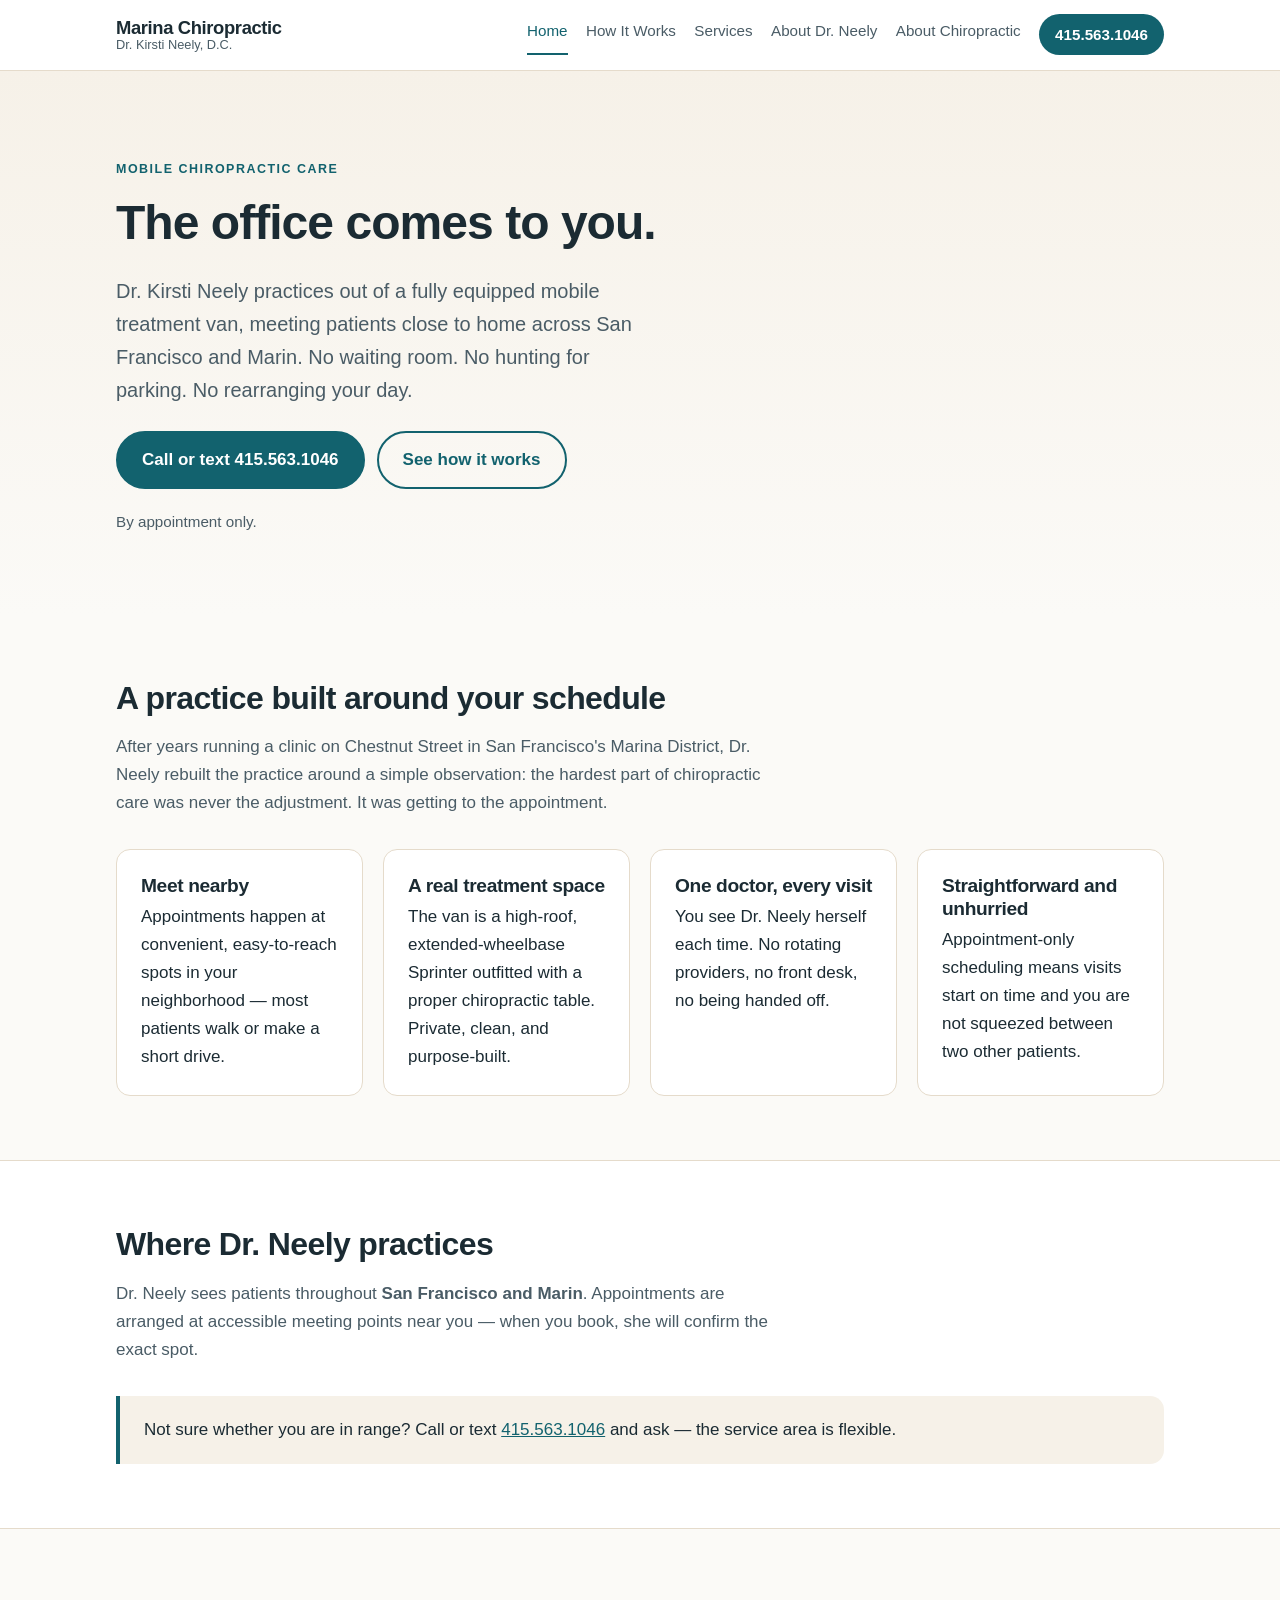
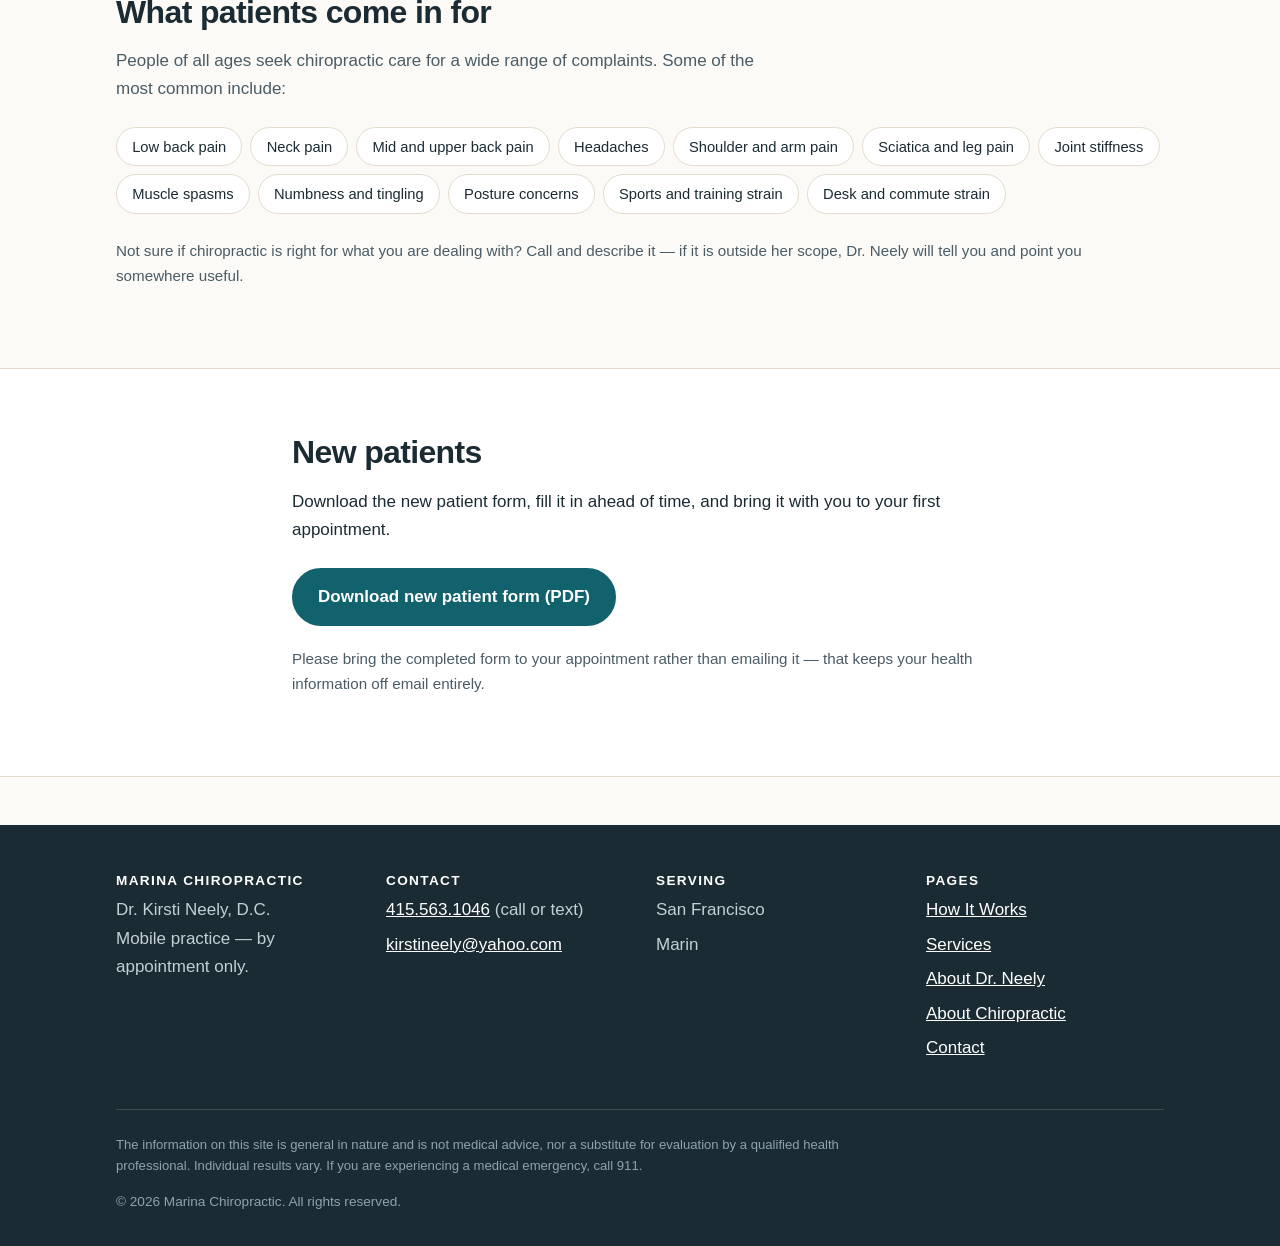
==== commit 41d9aa35: "Broaden service area to San Francisco and Marin; clarify Marina District references Replaces the six" ====
--- a/index.html
+++ b/index.html
@@ -3,8 +3,8 @@
 <head>
 <meta charset="UTF-8">
 <meta name="viewport" content="width=device-width, initial-scale=1">
-<title>Marina Chiropractic | Mobile Chiropractor &mdash; San Francisco Marina &amp; Southern Marin</title>
-<meta name="description" content="Dr. Kirsti Neely brings the chiropractic office to you. A fully equipped mobile practice serving San Francisco's Marina District and southern Marin. Call or text 415.563.1046.">
+<title>Marina Chiropractic | Mobile Chiropractor &mdash; San Francisco &amp; Marin</title>
+<meta name="description" content="Dr. Kirsti Neely brings the chiropractic office to you. A fully equipped mobile practice serving San Francisco and Marin. Call or text 415.563.1046.">
 <link rel="canonical" href="https://marinachiropractic.com/">
 <link rel="stylesheet" href="styles.css">
 
@@ -15,7 +15,7 @@
   "@context": "https://schema.org",
   "@type": "Chiropractic",
   "name": "Marina Chiropractic",
-  "description": "Mobile chiropractic care serving San Francisco's Marina District and southern Marin County.",
+  "description": "Mobile chiropractic care serving San Francisco and Marin County.",
   "url": "https://marinachiropractic.com/",
   "telephone": "+1-415-563-1046",
   "email": "kirstineely@yahoo.com",
@@ -27,12 +27,8 @@
     "alumniOf": ["Palmer College of Chiropractic", "Lakehead University"]
   },
   "areaServed": [
-    { "@type": "Place", "name": "Marina District, San Francisco, CA" },
-    { "@type": "Place", "name": "Cow Hollow, San Francisco, CA" },
-    { "@type": "Place", "name": "Pacific Heights, San Francisco, CA" },
-    { "@type": "Place", "name": "Sausalito, CA" },
-    { "@type": "Place", "name": "Mill Valley, CA" },
-    { "@type": "Place", "name": "Tiburon, CA" }
+    { "@type": "City", "name": "San Francisco, CA" },
+    { "@type": "AdministrativeArea", "name": "Marin County, CA" }
   ]
 }
 </script>
@@ -60,7 +56,7 @@
   <div class="wrap">
     <p class="eyebrow">Mobile chiropractic care</p>
     <h1>The office comes to you.</h1>
-    <p class="lead">Dr. Kirsti Neely practices out of a fully equipped mobile treatment van, meeting patients close to home in San Francisco's Marina District and southern Marin. No waiting room. No hunting for parking. No rearranging your day.</p>
+    <p class="lead">Dr. Kirsti Neely practices out of a fully equipped mobile treatment van, meeting patients close to home across San Francisco and Marin. No waiting room. No hunting for parking. No rearranging your day.</p>
     <div class="btn-row">
       <a class="btn btn-primary" href="tel:+14155631046">Call or text 415.563.1046</a>
       <a class="btn btn-secondary" href="how-it-works.html">See how it works</a>
@@ -72,7 +68,7 @@
 <section>
   <div class="wrap">
     <h2>A practice built around your schedule</h2>
-    <p class="section-intro">After years running a clinic on Chestnut Street, Dr. Neely rebuilt the practice around a simple observation: the hardest part of chiropractic care was never the adjustment. It was getting to the appointment.</p>
+    <p class="section-intro">After years running a clinic on Chestnut Street in San Francisco's Marina District, Dr. Neely rebuilt the practice around a simple observation: the hardest part of chiropractic care was never the adjustment. It was getting to the appointment.</p>
     <div class="grid">
       <div class="card">
         <h3>Meet nearby</h3>
@@ -97,15 +93,7 @@
 <section class="alt">
   <div class="wrap">
     <h2>Where Dr. Neely practices</h2>
-    <p class="section-intro">Appointments are arranged at accessible meeting points near you. When you book, Dr. Neely will confirm the exact spot.</p>
-    <ul class="area-list">
-      <li>Marina District</li>
-      <li>Cow Hollow</li>
-      <li>Pacific Heights</li>
-      <li>Sausalito</li>
-      <li>Mill Valley</li>
-      <li>Tiburon</li>
-    </ul>
+    <p class="section-intro">Dr. Neely sees patients throughout <strong>San Francisco and Marin</strong>. Appointments are arranged at accessible meeting points near you &mdash; when you book, she will confirm the exact spot.</p>
     <!-- CONTENT: service area also listed in the JSON-LD above, in contact.html, and in the footer of every page. See content.md. -->
     <div class="callout">
       <p>Not sure whether you are in range? Call or text <a href="tel:+14155631046">415.563.1046</a> and ask &mdash; the service area is flexible.</p>
@@ -165,8 +153,8 @@
       <div>
         <h3>Serving</h3>
         <ul>
-          <li>Marina, Cow Hollow &amp; Pacific Heights</li>
-          <li>Sausalito, Mill Valley &amp; Tiburon</li>
+          <li>San Francisco</li>
+          <li>Marin</li>
         </ul>
       </div>
       <div>
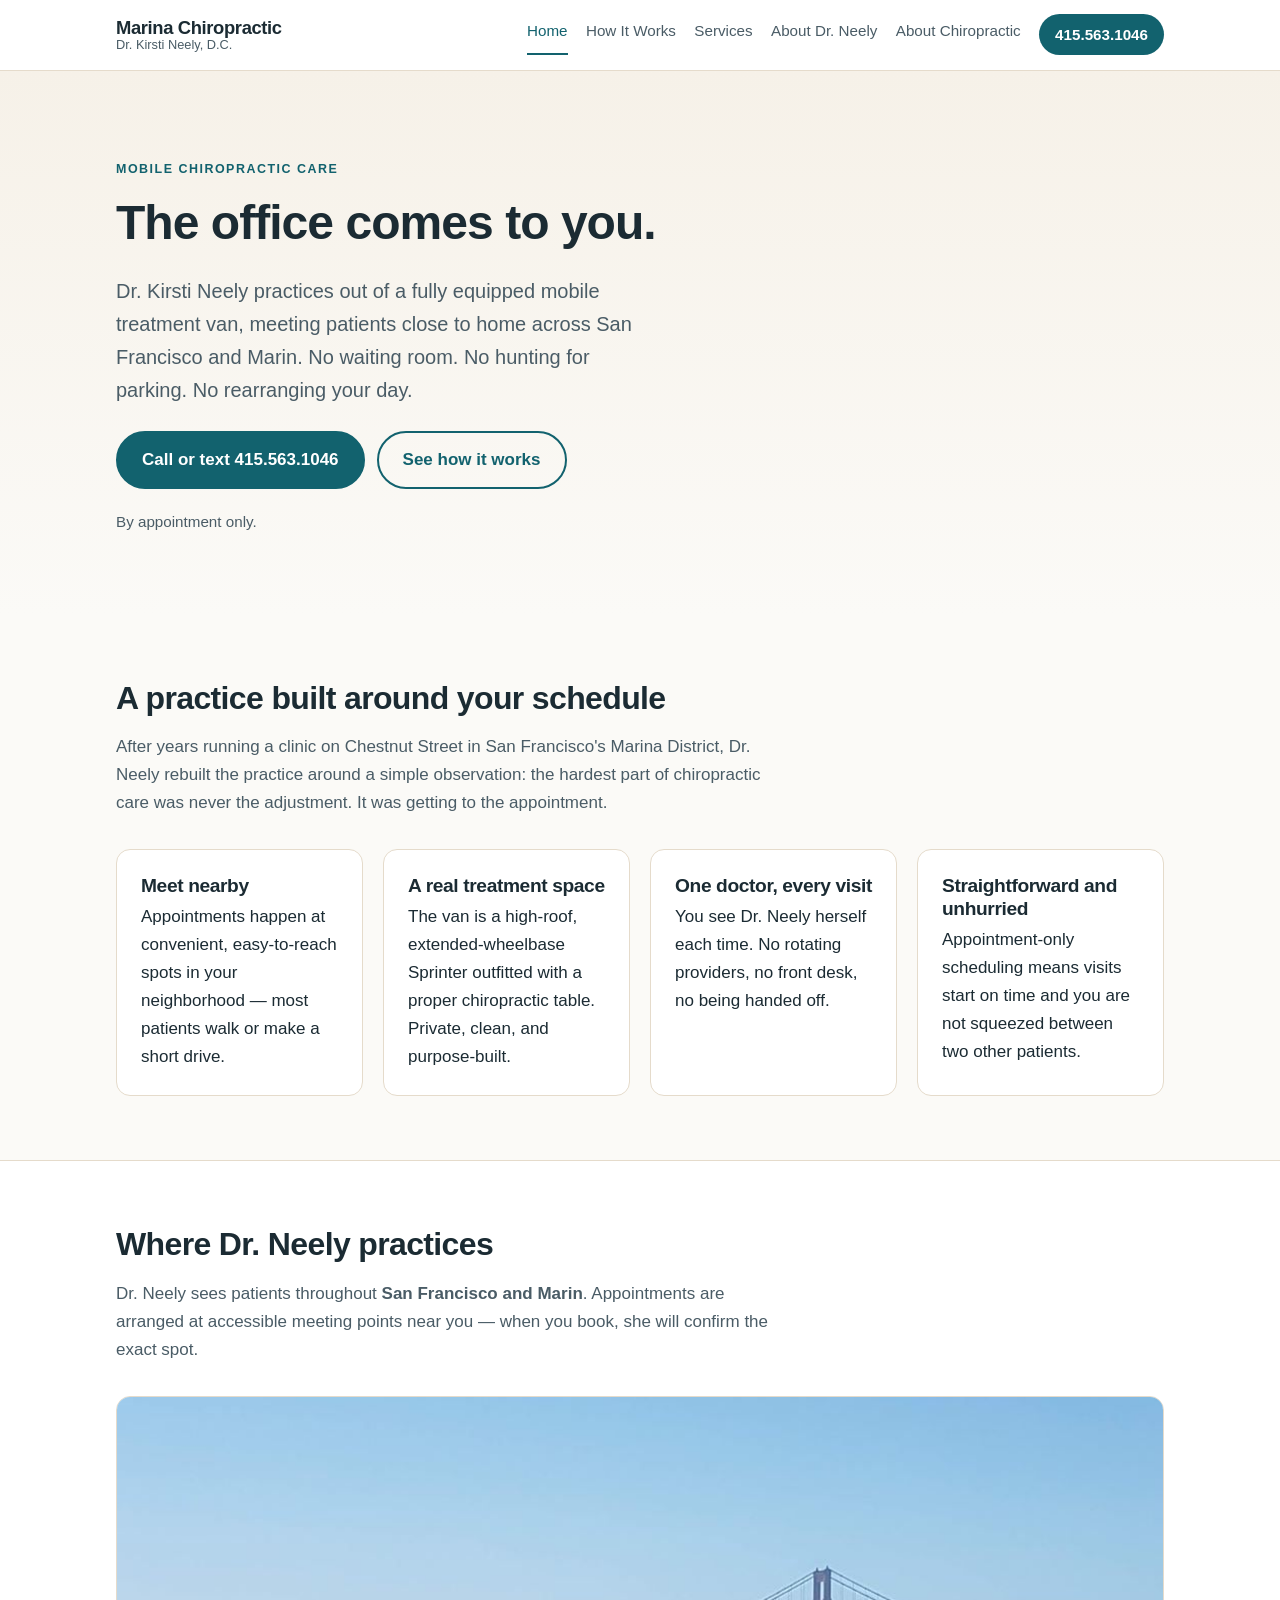
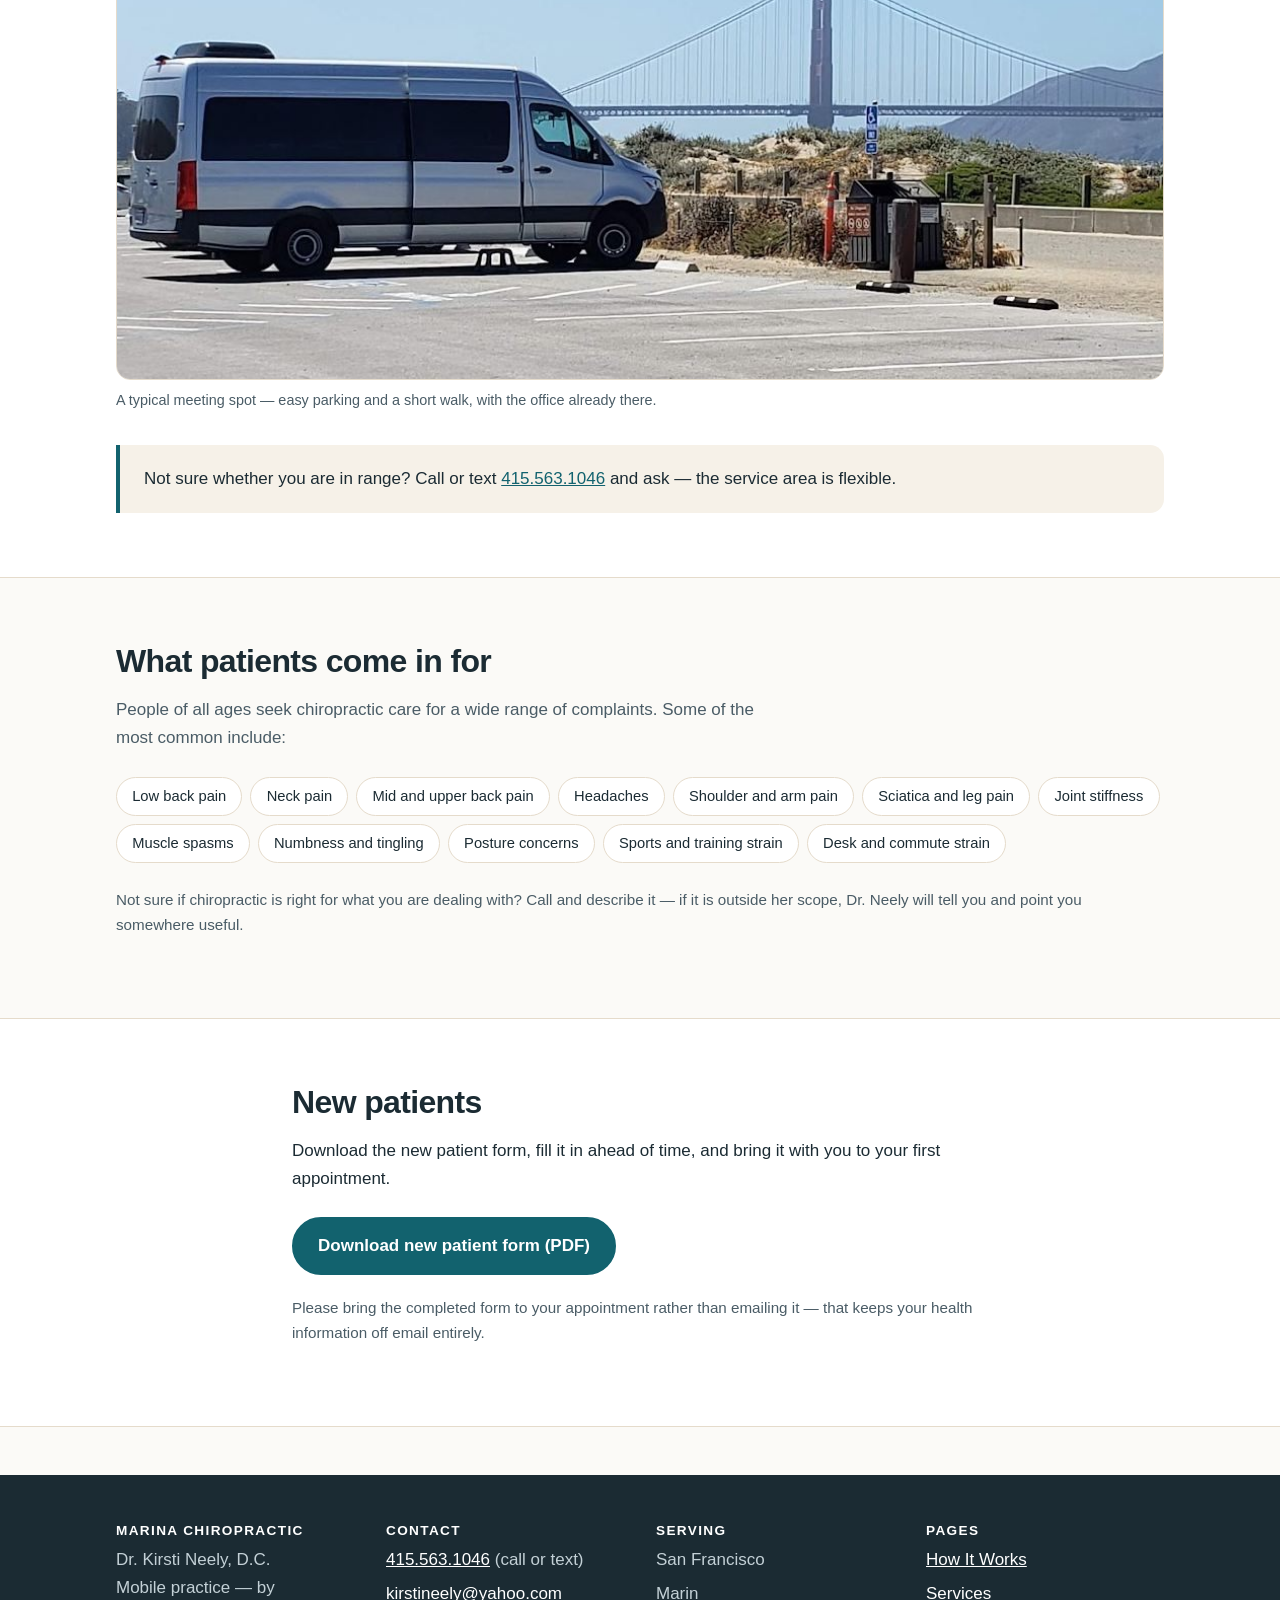
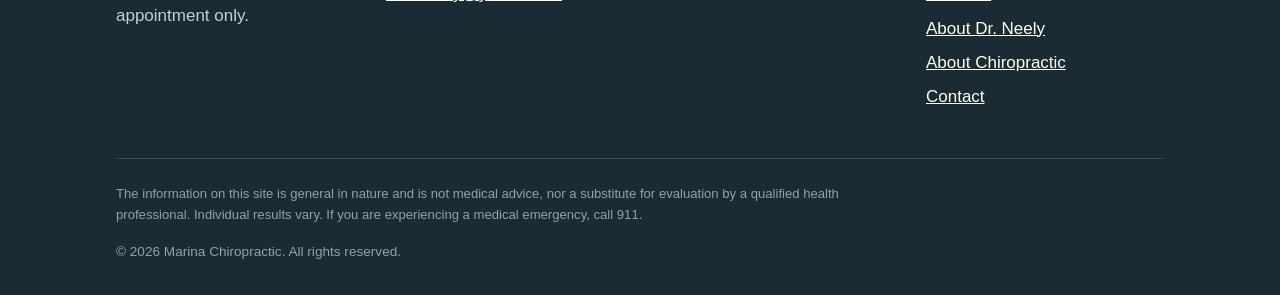
==== commit 45ff478f: "Add photos of Dr. Neely and the treatment van Replaces the three image placeholders. Van interior re" ====
--- a/index.html
+++ b/index.html
@@ -94,6 +94,10 @@
   <div class="wrap">
     <h2>Where Dr. Neely practices</h2>
     <p class="section-intro">Dr. Neely sees patients throughout <strong>San Francisco and Marin</strong>. Appointments are arranged at accessible meeting points near you &mdash; when you book, she will confirm the exact spot.</p>
+    <figure>
+      <img src="images/van-exterior.jpg" alt="The silver Sprinter treatment van parked in a waterfront lot with the Golden Gate Bridge behind it" width="1032" height="574" loading="lazy">
+      <figcaption>A typical meeting spot &mdash; easy parking and a short walk, with the office already there.</figcaption>
+    </figure>
     <!-- CONTENT: service area also listed in the JSON-LD above, in contact.html, and in the footer of every page. See content.md. -->
     <div class="callout">
       <p>Not sure whether you are in range? Call or text <a href="tel:+14155631046">415.563.1046</a> and ask &mdash; the service area is flexible.</p>
--- a/styles.css
+++ b/styles.css
@@ -410,6 +410,29 @@
   font-size: 0.95rem;
 }
 
+/* Source headshot is only 349px wide, so cap the display size
+   to keep it sharp on high-density screens. */
+.portrait {
+  max-width: 15rem;
+  margin: 0 0 1.75rem;
+  float: right;
+  margin-left: 1.75rem;
+}
+
+.portrait img {
+  border-radius: 50%;
+  aspect-ratio: 1;
+  object-fit: cover;
+}
+
+@media (max-width: 44rem) {
+  .portrait {
+    float: none;
+    margin-left: auto;
+    margin-right: auto;
+  }
+}
+
 /* ---------- Callout ---------- */
 
 .callout {
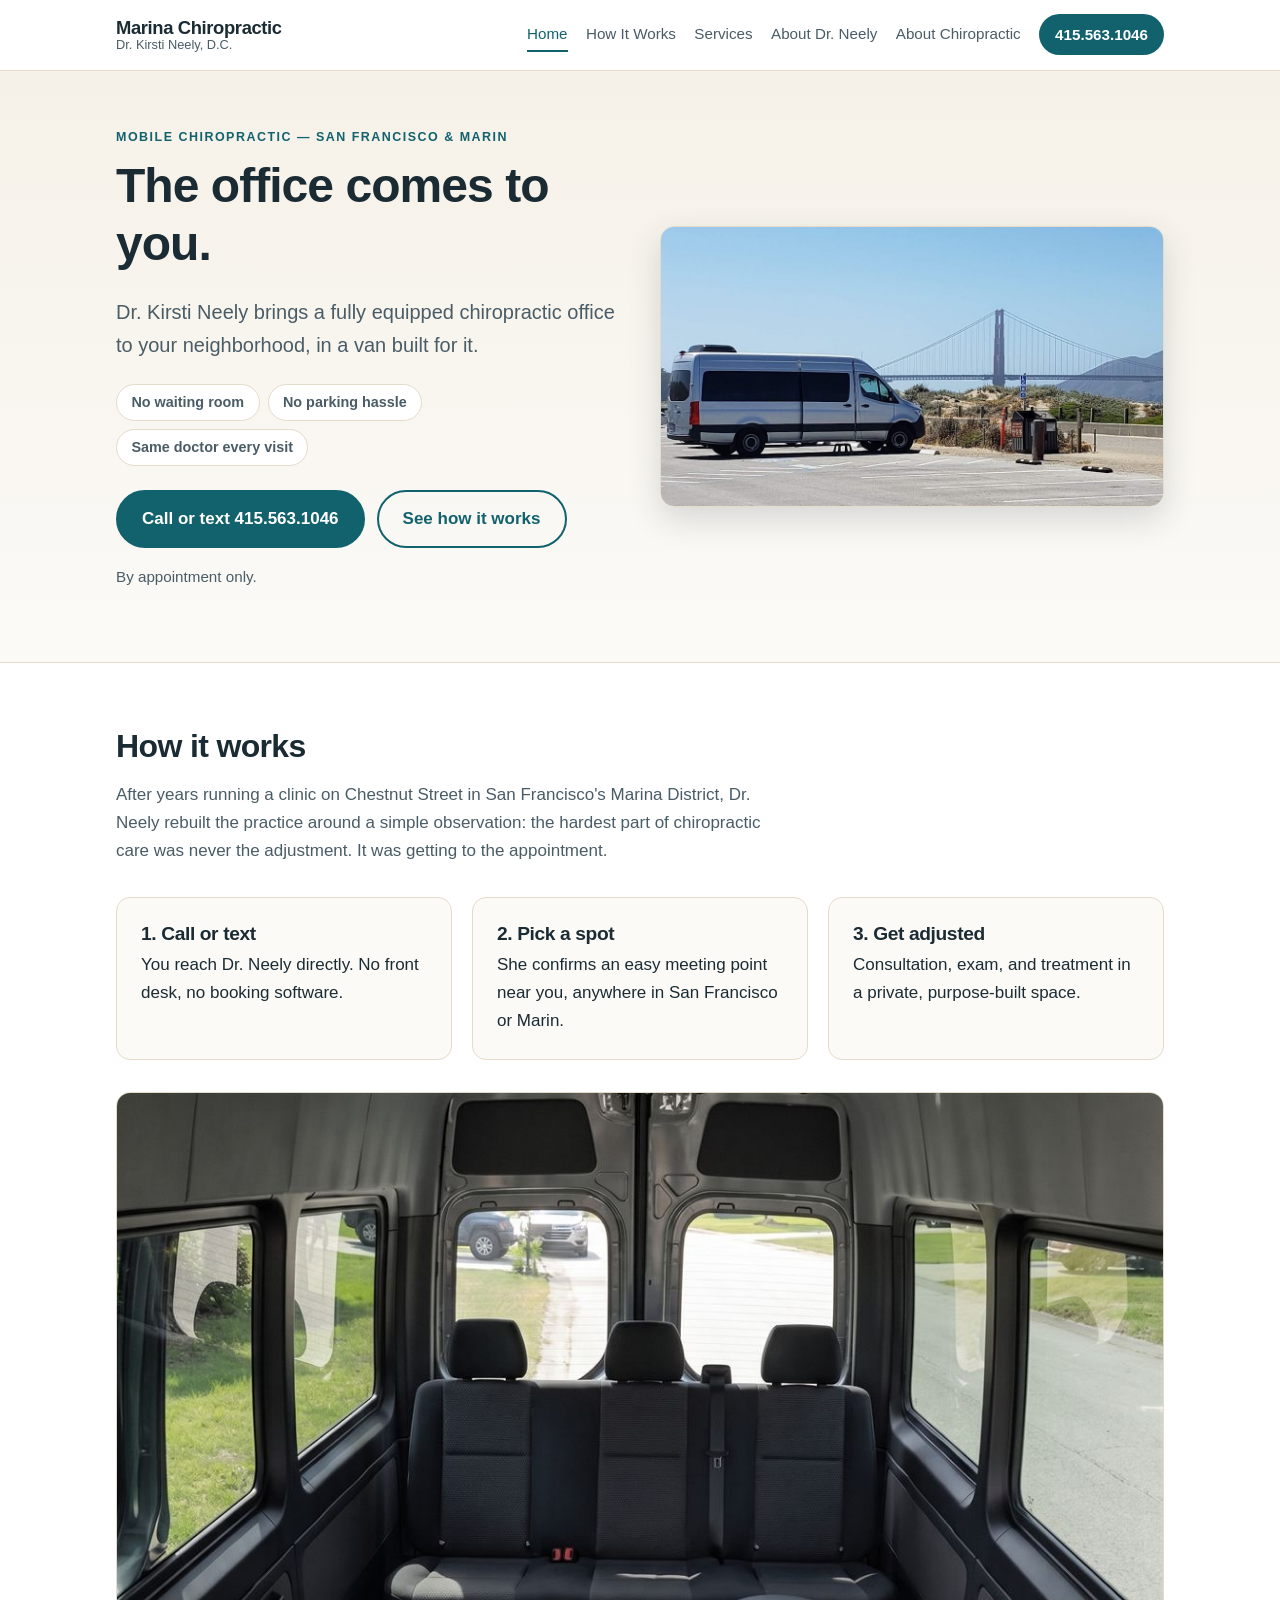
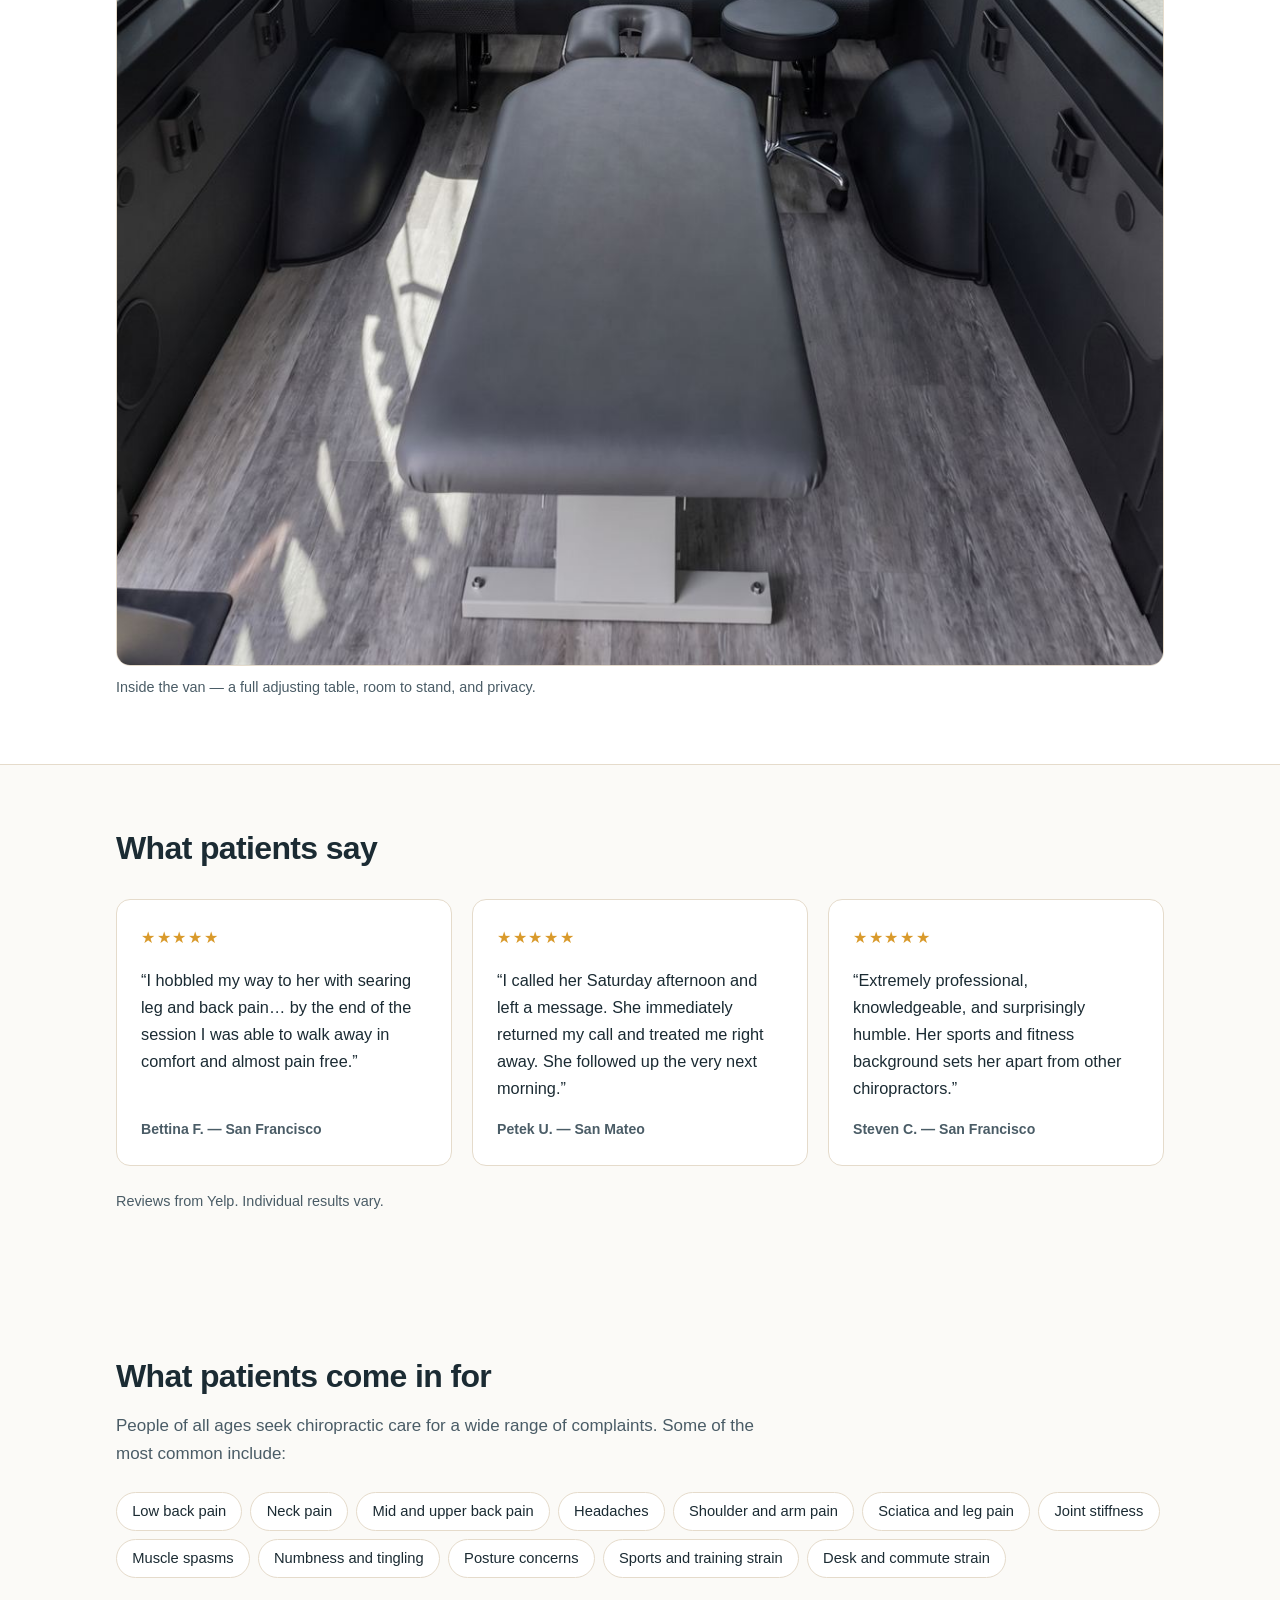
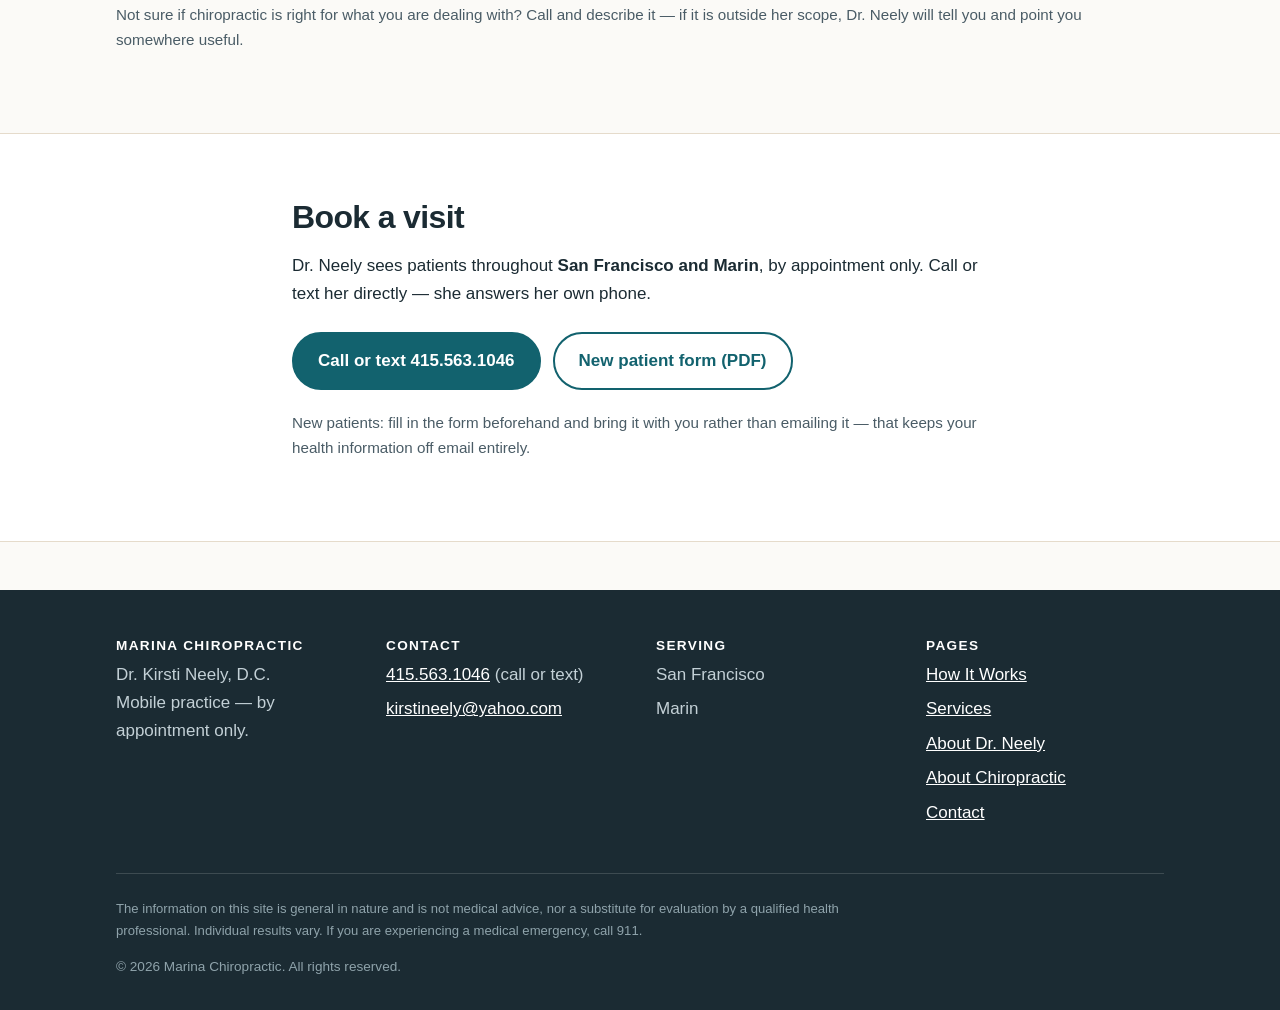
==== commit af99cf8d: "Restructure homepage around the photo, add testimonials and sticky call bar On a phone the header at" ====
--- a/index.html
+++ b/index.html
@@ -53,55 +53,75 @@
 <main id="main">
 
 <div class="hero">
-  <div class="wrap">
-    <p class="eyebrow">Mobile chiropractic care</p>
-    <h1>The office comes to you.</h1>
-    <p class="lead">Dr. Kirsti Neely practices out of a fully equipped mobile treatment van, meeting patients close to home across San Francisco and Marin. No waiting room. No hunting for parking. No rearranging your day.</p>
-    <div class="btn-row">
-      <a class="btn btn-primary" href="tel:+14155631046">Call or text 415.563.1046</a>
-      <a class="btn btn-secondary" href="how-it-works.html">See how it works</a>
-    </div>
-    <p style="margin-top:1.25rem;font-size:0.95rem;color:var(--ink-soft)">By appointment only.</p>
+  <div class="wrap hero-grid">
+    <div>
+      <p class="eyebrow">Mobile chiropractic &mdash; San Francisco &amp; Marin</p>
+      <h1>The office comes to you.</h1>
+      <p class="lead">Dr. Kirsti Neely brings a fully equipped chiropractic office to your neighborhood, in a van built for it.</p>
+      <ul class="chips">
+        <li>No waiting room</li>
+        <li>No parking hassle</li>
+        <li>Same doctor every visit</li>
+      </ul>
+      <div class="btn-row">
+        <a class="btn btn-primary" href="tel:+14155631046">Call or text 415.563.1046</a>
+        <a class="btn btn-secondary" href="how-it-works.html">See how it works</a>
+      </div>
+      <p style="margin-top:1rem;font-size:0.95rem;color:var(--ink-soft)">By appointment only.</p>
+    </div>
+    <figure class="hero-media">
+      <img src="images/van-exterior.jpg" alt="The silver Sprinter treatment van parked in a waterfront lot with the Golden Gate Bridge behind it" width="1032" height="574" fetchpriority="high">
+    </figure>
   </div>
 </div>
 
-<section>
-  <div class="wrap">
-    <h2>A practice built around your schedule</h2>
+<section class="alt">
+  <div class="wrap">
+    <h2>How it works</h2>
     <p class="section-intro">After years running a clinic on Chestnut Street in San Francisco's Marina District, Dr. Neely rebuilt the practice around a simple observation: the hardest part of chiropractic care was never the adjustment. It was getting to the appointment.</p>
     <div class="grid">
       <div class="card">
-        <h3>Meet nearby</h3>
-        <p>Appointments happen at convenient, easy-to-reach spots in your neighborhood &mdash; most patients walk or make a short drive.</p>
+        <h3>1. Call or text</h3>
+        <p>You reach Dr. Neely directly. No front desk, no booking software.</p>
       </div>
       <div class="card">
-        <h3>A real treatment space</h3>
-        <p>The van is a high-roof, extended-wheelbase Sprinter outfitted with a proper chiropractic table. Private, clean, and purpose-built.</p>
+        <h3>2. Pick a spot</h3>
+        <p>She confirms an easy meeting point near you, anywhere in San Francisco or Marin.</p>
       </div>
       <div class="card">
-        <h3>One doctor, every visit</h3>
-        <p>You see Dr. Neely herself each time. No rotating providers, no front desk, no being handed off.</p>
-      </div>
-      <div class="card">
-        <h3>Straightforward and unhurried</h3>
-        <p>Appointment-only scheduling means visits start on time and you are not squeezed between two other patients.</p>
-      </div>
-    </div>
-  </div>
-</section>
-
-<section class="alt">
-  <div class="wrap">
-    <h2>Where Dr. Neely practices</h2>
-    <p class="section-intro">Dr. Neely sees patients throughout <strong>San Francisco and Marin</strong>. Appointments are arranged at accessible meeting points near you &mdash; when you book, she will confirm the exact spot.</p>
+        <h3>3. Get adjusted</h3>
+        <p>Consultation, exam, and treatment in a private, purpose-built space.</p>
+      </div>
+    </div>
     <figure>
-      <img src="images/van-exterior.jpg" alt="The silver Sprinter treatment van parked in a waterfront lot with the Golden Gate Bridge behind it" width="1032" height="574" loading="lazy">
-      <figcaption>A typical meeting spot &mdash; easy parking and a short walk, with the office already there.</figcaption>
+      <img src="images/van-interior.jpg" alt="Inside the treatment van: a chiropractic adjusting table, stool, and bench seating with full standing headroom" width="1100" height="1233" loading="lazy">
+      <figcaption>Inside the van &mdash; a full adjusting table, room to stand, and privacy.</figcaption>
     </figure>
     <!-- CONTENT: service area also listed in the JSON-LD above, in contact.html, and in the footer of every page. See content.md. -->
-    <div class="callout">
-      <p>Not sure whether you are in range? Call or text <a href="tel:+14155631046">415.563.1046</a> and ask &mdash; the service area is flexible.</p>
-    </div>
+  </div>
+</section>
+
+<section>
+  <div class="wrap">
+    <h2>What patients say</h2>
+    <div class="quotes">
+      <blockquote>
+        <p class="stars" aria-hidden="true">&#9733;&#9733;&#9733;&#9733;&#9733;</p>
+        <p>&ldquo;I hobbled my way to her with searing leg and back pain&hellip; by the end of the session I was able to walk away in comfort and almost pain free.&rdquo;</p>
+        <footer>Bettina F. &mdash; San Francisco</footer>
+      </blockquote>
+      <blockquote>
+        <p class="stars" aria-hidden="true">&#9733;&#9733;&#9733;&#9733;&#9733;</p>
+        <p>&ldquo;I called her Saturday afternoon and left a message. She immediately returned my call and treated me right away. She followed up the very next morning.&rdquo;</p>
+        <footer>Petek U. &mdash; San Mateo</footer>
+      </blockquote>
+      <blockquote>
+        <p class="stars" aria-hidden="true">&#9733;&#9733;&#9733;&#9733;&#9733;</p>
+        <p>&ldquo;Extremely professional, knowledgeable, and surprisingly humble. Her sports and fitness background sets her apart from other chiropractors.&rdquo;</p>
+        <footer>Steven C. &mdash; San Francisco</footer>
+      </blockquote>
+    </div>
+    <p style="margin-top:1.5rem;font-size:0.9rem;color:var(--ink-soft)">Reviews from Yelp. Individual results vary.</p>
   </div>
 </section>
 
@@ -129,12 +149,13 @@
 
 <section class="alt">
   <div class="wrap narrow">
-    <h2>New patients</h2>
-    <p>Download the new patient form, fill it in ahead of time, and bring it with you to your first appointment.</p>
+    <h2>Book a visit</h2>
+    <p>Dr. Neely sees patients throughout <strong>San Francisco and Marin</strong>, by appointment only. Call or text her directly &mdash; she answers her own phone.</p>
     <div class="btn-row">
-      <a class="btn btn-primary" href="forms/new-patient-intake.pdf">Download new patient form (PDF)</a>
-    </div>
-    <p style="margin-top:1.25rem;font-size:0.95rem;color:var(--ink-soft)">Please bring the completed form to your appointment rather than emailing it &mdash; that keeps your health information off email entirely.</p>
+      <a class="btn btn-primary" href="tel:+14155631046">Call or text 415.563.1046</a>
+      <a class="btn btn-secondary" href="forms/new-patient-intake.pdf">New patient form (PDF)</a>
+    </div>
+    <p style="margin-top:1.25rem;font-size:0.95rem;color:var(--ink-soft)">New patients: fill in the form beforehand and bring it with you rather than emailing it &mdash; that keeps your health information off email entirely.</p>
   </div>
 </section>
 
@@ -179,5 +200,10 @@
   </div>
 </footer>
 
+<div class="call-bar">
+  <a href="tel:+14155631046">Call</a>
+  <a class="secondary" href="sms:+14155631046">Text</a>
+</div>
+
 </body>
 </html>
--- a/styles.css
+++ b/styles.css
@@ -126,6 +126,20 @@
   flex-wrap: wrap;
   gap: 0.25rem 1.15rem;
   margin-left: auto;
+  align-items: center;
+}
+
+/* On phones the full nav wrapped to two lines and cost ~80px of the first
+   screen. Show only the call button there; the footer carries every link. */
+@media (max-width: 51.99rem) {
+  .site-nav a:not(.header-cta) {
+    display: none;
+  }
+
+  .header-inner {
+    padding-top: 0.7rem;
+    padding-bottom: 0.7rem;
+  }
 }
 
 .site-nav a {
@@ -159,7 +173,7 @@
 
 .hero {
   background: linear-gradient(180deg, var(--sand) 0%, var(--shell) 100%);
-  padding: clamp(3rem, 8vw, 5.5rem) 0 clamp(2.5rem, 6vw, 4rem);
+  padding: clamp(1.75rem, 5vw, 3.5rem) 0 clamp(2rem, 5vw, 3.5rem);
 }
 
 .hero .eyebrow {
@@ -168,13 +182,67 @@
   font-size: 0.78rem;
   font-weight: 700;
   color: var(--teal);
-  margin-bottom: 0.9rem;
+  margin-bottom: 0.6rem;
 }
 
 .hero p.lead {
   font-size: clamp(1.05rem, 2.2vw, 1.25rem);
   color: var(--ink-soft);
   max-width: 34rem;
+}
+
+/* Photo-led hero. On phones the image comes first: the van in a parking
+   lot explains the practice faster than any sentence can. */
+.hero-grid {
+  display: grid;
+  gap: clamp(1.25rem, 4vw, 2.5rem);
+  align-items: center;
+}
+
+@media (min-width: 52rem) {
+  .hero-grid {
+    grid-template-columns: 1fr 1fr;
+  }
+}
+
+.hero-media {
+  margin: 0;
+  order: -1;
+}
+
+@media (min-width: 52rem) {
+  .hero-media {
+    order: 0;
+  }
+}
+
+.hero-media img {
+  width: 100%;
+  height: auto;
+  display: block;
+  border-radius: var(--radius);
+  box-shadow: 0 12px 32px rgba(27, 43, 51, 0.16);
+}
+
+/* ---------- Chips ---------- */
+
+.chips {
+  list-style: none;
+  padding: 0;
+  margin: 1.25rem 0 0;
+  display: flex;
+  flex-wrap: wrap;
+  gap: 0.5rem;
+}
+
+.chips li {
+  background: var(--paper);
+  border: 1px solid var(--sand-line);
+  border-radius: 999px;
+  padding: 0.35rem 0.9rem;
+  font-size: 0.9rem;
+  font-weight: 600;
+  color: var(--ink-soft);
 }
 
 /* ---------- Buttons ---------- */
@@ -465,6 +533,90 @@
   margin-bottom: 0.5rem;
 }
 
+/* ---------- Testimonials ---------- */
+
+.quotes {
+  display: grid;
+  gap: 1.25rem;
+  grid-template-columns: repeat(auto-fit, minmax(16rem, 1fr));
+  margin-top: 2rem;
+}
+
+.quotes blockquote {
+  background: var(--paper);
+  border: 1px solid var(--sand-line);
+  border-radius: var(--radius);
+  padding: 1.5rem;
+  margin: 0;
+  display: flex;
+  flex-direction: column;
+}
+
+section.alt .quotes blockquote {
+  background: var(--shell);
+}
+
+.quotes p {
+  font-size: 1.02rem;
+  margin-bottom: 1rem;
+}
+
+.quotes footer {
+  margin-top: auto;
+  font-size: 0.88rem;
+  color: var(--ink-soft);
+  font-weight: 600;
+}
+
+.stars {
+  color: #d99a2b;
+  letter-spacing: 0.1em;
+  font-size: 0.9rem;
+  margin-bottom: 0.6rem;
+}
+
+/* ---------- Sticky mobile call bar ---------- */
+
+/* The entire booking funnel is one phone number, so keep it permanently
+   reachable on phones. Hidden on larger screens where the header CTA is
+   always visible. */
+.call-bar {
+  position: fixed;
+  bottom: 0;
+  left: 0;
+  right: 0;
+  z-index: 60;
+  display: none;
+  gap: 1px;
+  background: var(--sand-line);
+  box-shadow: 0 -4px 16px rgba(27, 43, 51, 0.12);
+}
+
+.call-bar a {
+  flex: 1;
+  text-align: center;
+  padding: 0.9rem 0.5rem;
+  background: var(--teal);
+  color: #fff;
+  text-decoration: none;
+  font-weight: 700;
+  font-size: 1rem;
+}
+
+.call-bar a.secondary {
+  background: var(--ink);
+}
+
+@media (max-width: 51.99rem) {
+  .call-bar {
+    display: flex;
+  }
+
+  body {
+    padding-bottom: 3.5rem;
+  }
+}
+
 /* ---------- Footer ---------- */
 
 .site-footer {
